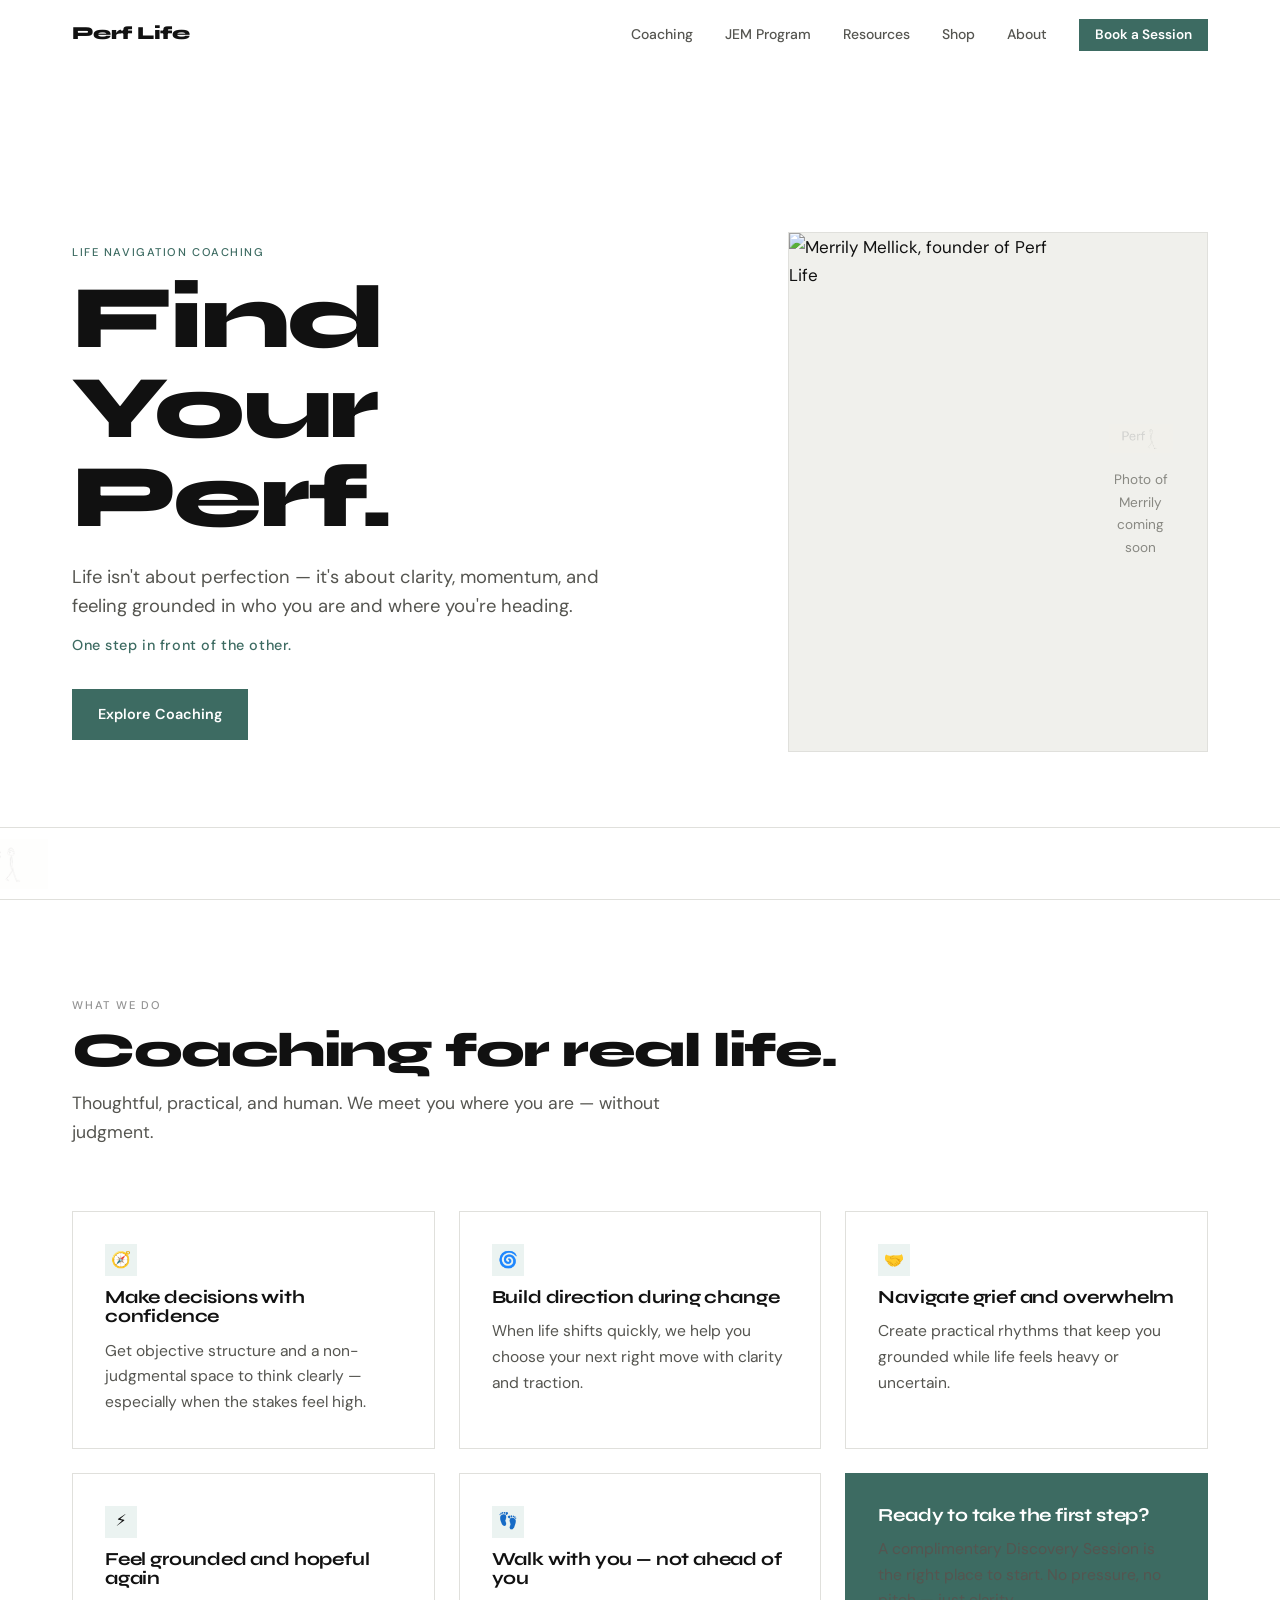
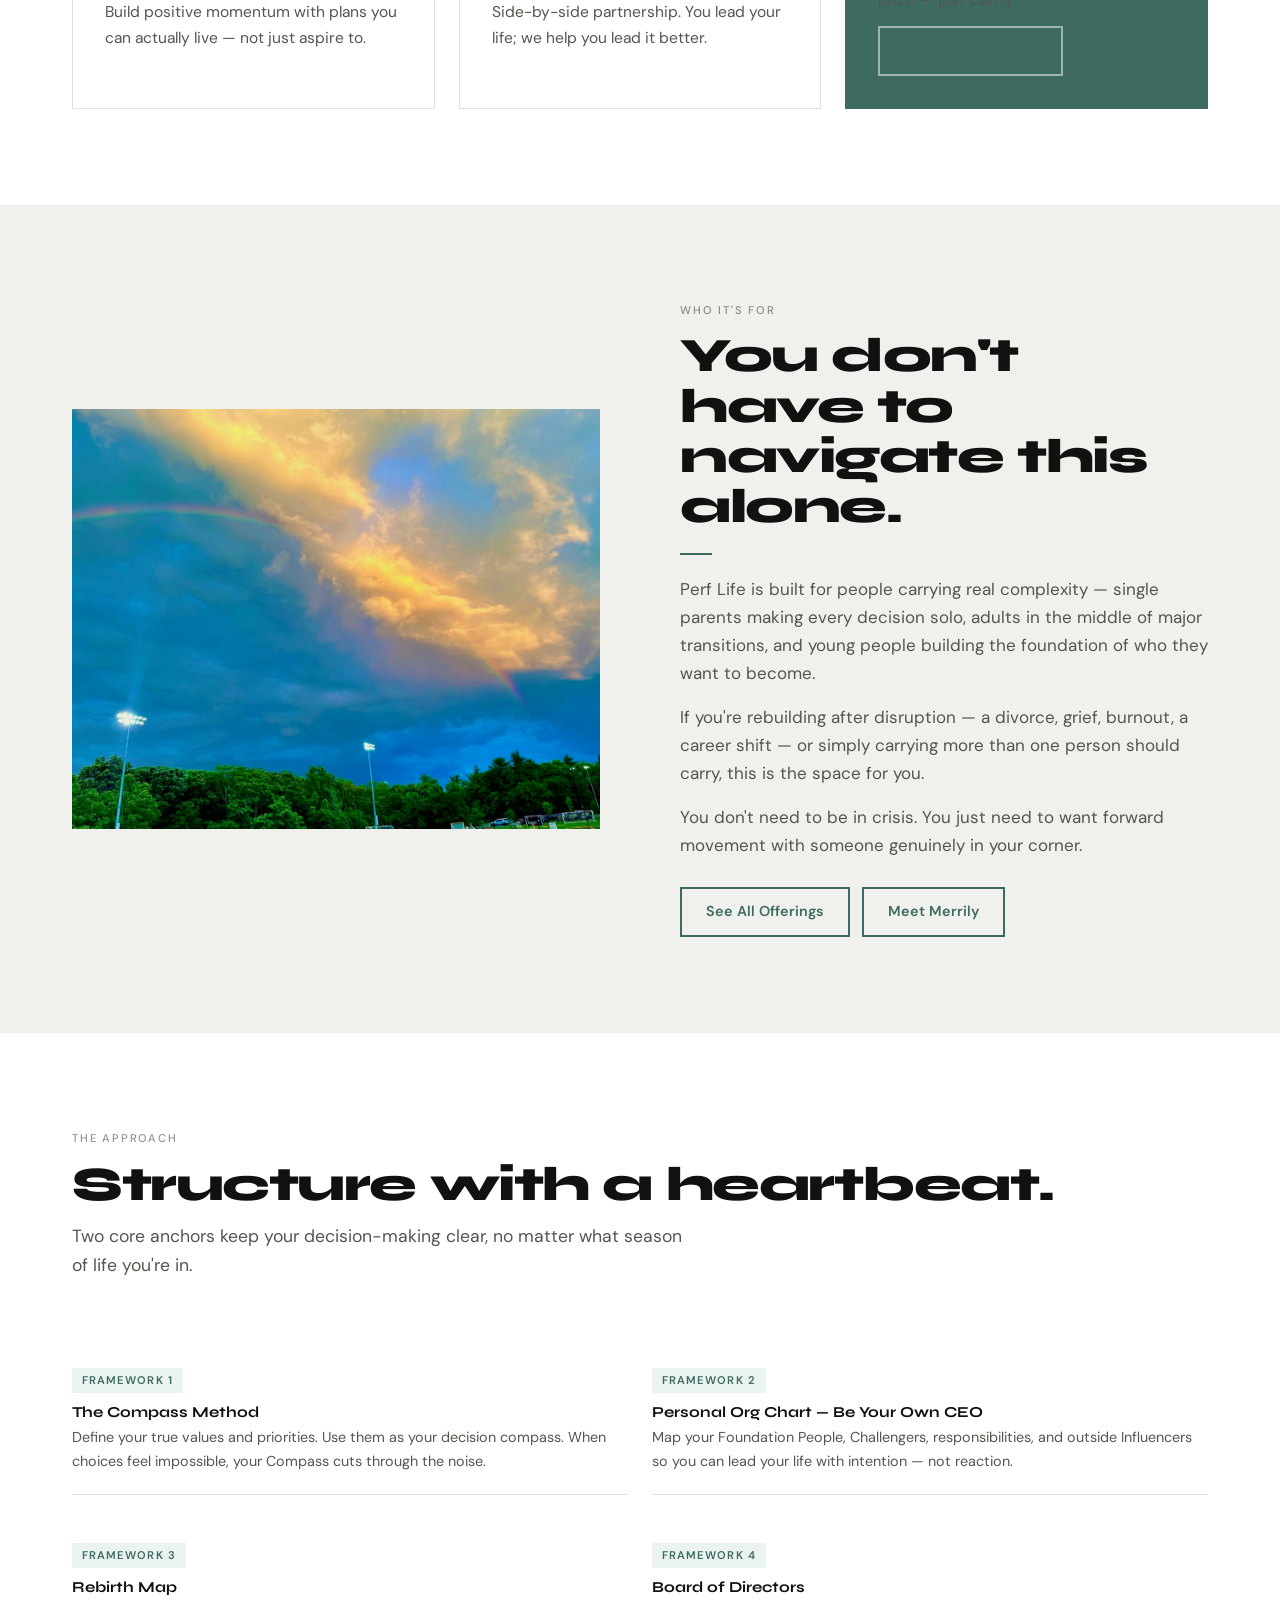
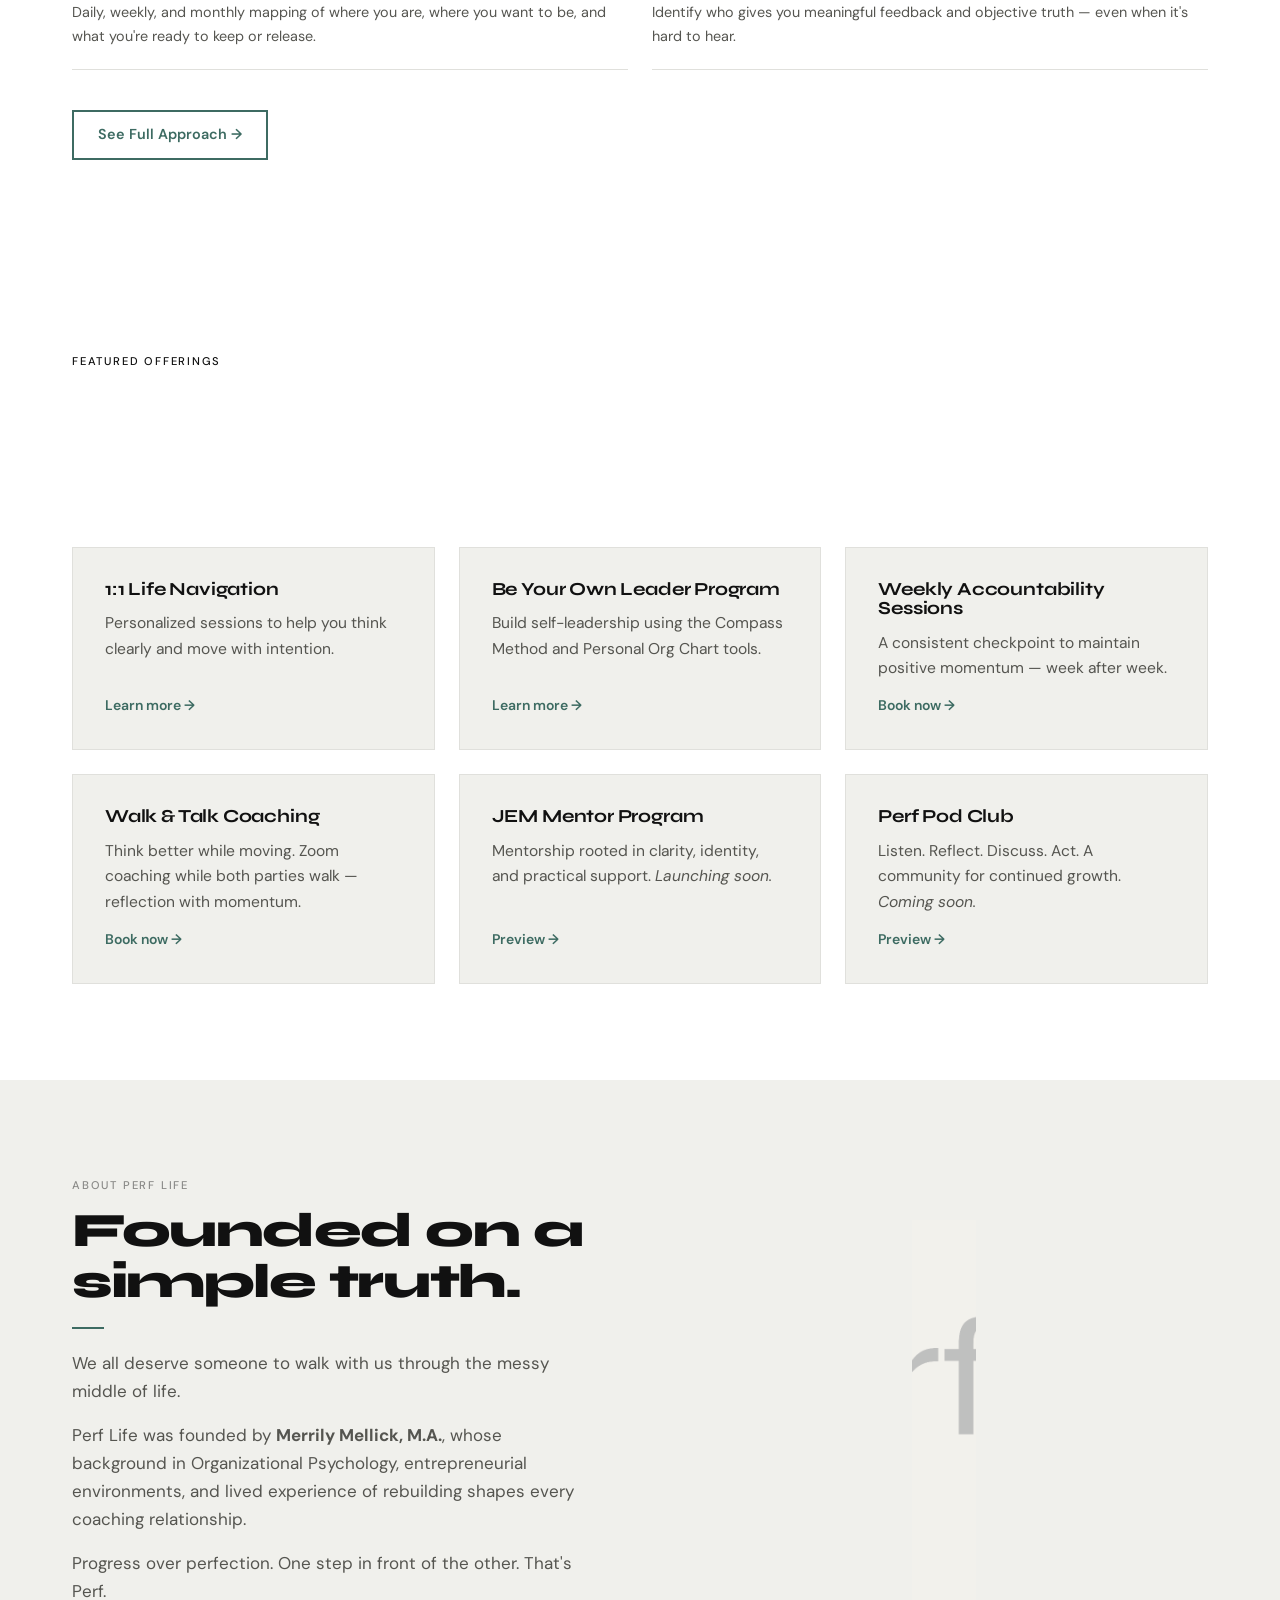
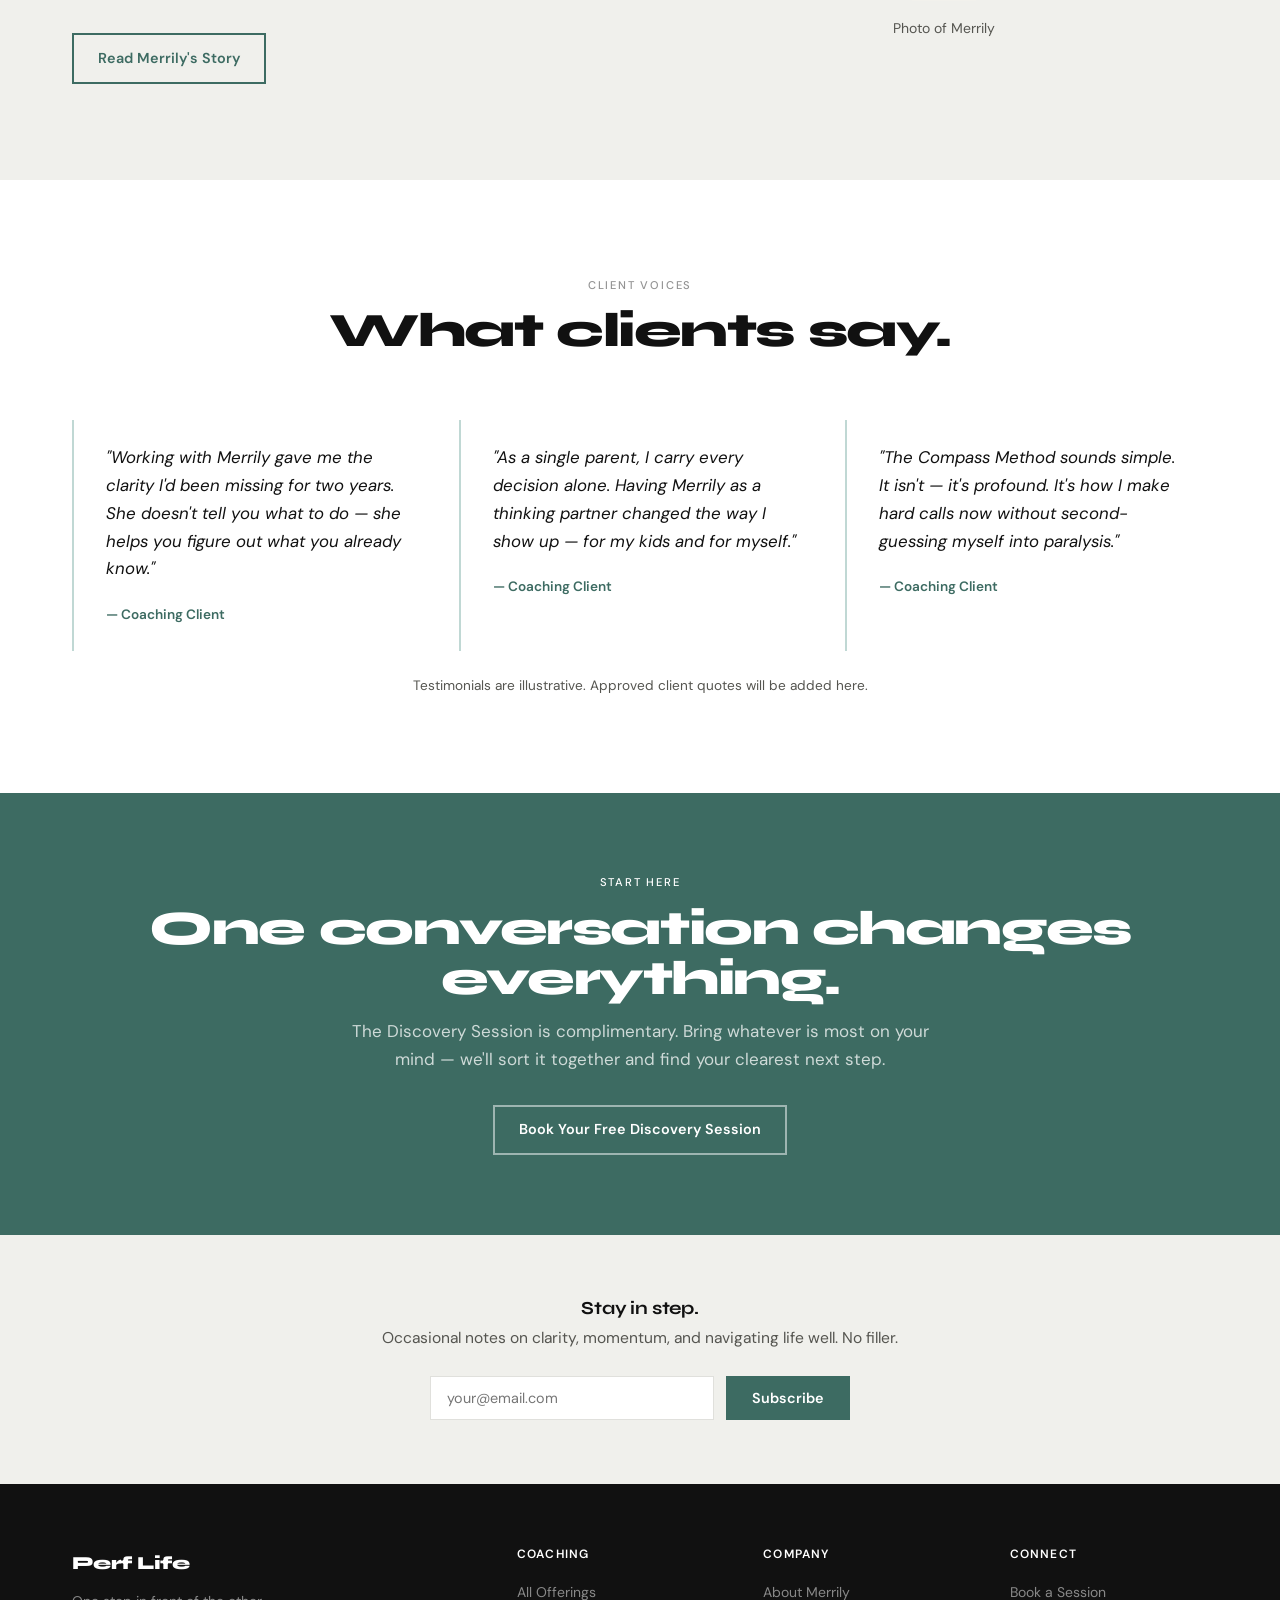
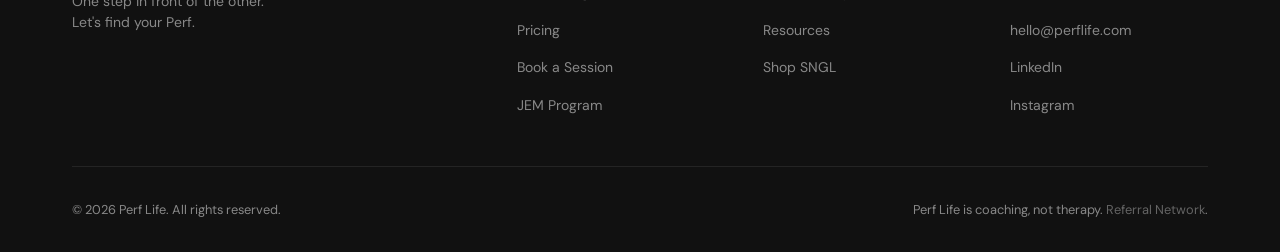
==== index.html @ c6f81f3a "Perf Life V3 — Editorial White (Syne + sage/teal)" ====
<!DOCTYPE html>
<html lang="en">
<head>
  <meta charset="UTF-8">
  <meta name="viewport" content="width=device-width, initial-scale=1.0">
  <title>Perf Life — Life Navigation Coaching</title>
  <meta name="description" content="Perf Life is a personal development coaching practice grounded in thoughtful partnership, self-awareness, and intentional forward movement. Founded by Merrily Mellick, M.A.">
  <link rel="preconnect" href="https://fonts.googleapis.com">
  <link rel="preconnect" href="https://fonts.gstatic.com" crossorigin>
  <link href="https://fonts.googleapis.com/css2?family=Syne:wght@700;800&family=DM+Sans:ital,opsz,wght@0,9..40,400;0,9..40,500;1,9..40,400&display=swap" rel="stylesheet">
  <link rel="stylesheet" href="css/style.css">
</head>
<body>

  <!-- NAV -->
  <nav class="nav" aria-label="Main navigation">
    <div class="nav__inner">
      <a class="nav__logo" href="index.html">
        <img class="nav__logo-mark" src="assets/perf-logo-walker.png" alt="">
        Perf Life
      </a>
      <ul class="nav__links" role="list">
        <li><a href="coaching.html">Coaching</a></li>
        <li><a href="jem-program.html">JEM Program</a></li>
        <li><a href="resources.html">Resources</a></li>
        <li><a href="shop.html">Shop</a></li>
        <li><a href="about.html">About</a></li>
        <li><a href="book.html" class="nav__cta">Book a Session</a></li>
      </ul>
      <button class="nav__burger" aria-label="Open menu" aria-expanded="false">
        <span></span><span></span><span></span>
      </button>
    </div>
  </nav>
  <div class="nav__drawer" aria-label="Mobile navigation">
    <a href="coaching.html">Coaching</a>
    <a href="jem-program.html">JEM Program</a>
    <a href="resources.html">Resources</a>
    <a href="shop.html">Shop</a>
    <a href="about.html">About</a>
    <a href="book.html">Book a Session →</a>
  </div>

  <!-- HERO -->
  <section class="hero">
    <div class="hero__bg" aria-hidden="true"></div>
    <div class="container">
      <div class="hero__inner">
        <div class="hero__content">
          <span class="eyebrow hero__eyebrow">Life Navigation Coaching</span>
          <h1 class="hero__title">Find Your<br>Perf.</h1>
          <p class="hero__lead">
            Life isn't about perfection — it's about clarity, momentum, and feeling grounded in who you are and where you're heading.
          </p>
          <span class="hero__tagline">One step in front of the other.</span>
          <div class="btn-row">
            <a href="coaching.html" class="btn btn--primary">Explore Coaching</a>
            <a href="book.html" class="btn btn--outline">Book a Free Discovery Session</a>
          </div>
        </div>
        <div class="hero__visual">
          <div class="hero__photo-wrap">
            <!-- Replace src below with Merrily's photo path when available -->
            <img src="assets/merrily.jpg" alt="Merrily Mellick, founder of Perf Life">
            <div class="hero__photo-placeholder">
              <img class="walker" src="assets/perf-logo-walker.png" alt="">
              <p>Photo of Merrily<br>coming soon</p>
            </div>
          </div>
        </div>
      </div>
    </div>
    <!-- Walking figure strip -->
    <div class="hero__walker-strip" aria-hidden="true">
      <img class="hero__walker" src="assets/perf-logo-walker.png" alt="">
    </div>
  </section>

  <!-- WHAT WE DO -->
  <section class="section">
    <div class="container">
      <div class="section-head reveal">
        <span class="eyebrow">What We Do</span>
        <h2>Coaching for real life.</h2>
        <p class="lead">Thoughtful, practical, and human. We meet you where you are — without judgment.</p>
      </div>
      <div class="grid grid--3">
        <div class="card reveal">
          <div class="card__icon">🧭</div>
          <h3>Make decisions with confidence</h3>
          <p>Get objective structure and a non-judgmental space to think clearly — especially when the stakes feel high.</p>
        </div>
        <div class="card reveal">
          <div class="card__icon">🌀</div>
          <h3>Build direction during change</h3>
          <p>When life shifts quickly, we help you choose your next right move with clarity and traction.</p>
        </div>
        <div class="card reveal">
          <div class="card__icon">🤝</div>
          <h3>Navigate grief and overwhelm</h3>
          <p>Create practical rhythms that keep you grounded while life feels heavy or uncertain.</p>
        </div>
        <div class="card reveal">
          <div class="card__icon">⚡</div>
          <h3>Feel grounded and hopeful again</h3>
          <p>Build positive momentum with plans you can actually live — not just aspire to.</p>
        </div>
        <div class="card reveal">
          <div class="card__icon">👣</div>
          <h3>Walk with you — not ahead of you</h3>
          <p>Side-by-side partnership. You lead your life; we help you lead it better.</p>
        </div>
        <div class="card card--blue reveal">
          <h3>Ready to take the first step?</h3>
          <p>A complimentary Discovery Session is the right place to start. No pressure, no pitch — just clarity.</p>
          <a href="book.html" class="btn btn--outline" style="margin-top:auto;align-self:flex-start;">Book Free Session →</a>
        </div>
      </div>
    </div>
  </section>

  <!-- WHO IT'S FOR -->
  <section class="section section--stone">
    <div class="container">
      <div class="media-text reveal">
        <div class="media-text__image">
          <img src="assets/hero-rainbow.jpg" alt="Rainbow through trees — a symbol of forward momentum">
        </div>
        <div class="media-text__content">
          <span class="eyebrow">Who It's For</span>
          <h2>You don't have to navigate this alone.</h2>
          <div class="divider"></div>
          <p>Perf Life is built for people carrying real complexity — single parents making every decision solo, adults in the middle of major transitions, and young people building the foundation of who they want to become.</p>
          <p>If you're rebuilding after disruption — a divorce, grief, burnout, a career shift — or simply carrying more than one person should carry, this is the space for you.</p>
          <p>You don't need to be in crisis. You just need to want forward movement with someone genuinely in your corner.</p>
          <div class="btn-row">
            <a href="coaching.html" class="btn btn--outline-dark">See All Offerings</a>
            <a href="about.html" class="btn btn--outline-dark">Meet Merrily</a>
          </div>
        </div>
      </div>
    </div>
  </section>

  <!-- APPROACH -->
  <section class="section">
    <div class="container">
      <div class="section-head reveal">
        <span class="eyebrow">The Approach</span>
        <h2>Structure with a heartbeat.</h2>
        <p class="lead">Two core anchors keep your decision-making clear, no matter what season of life you're in.</p>
      </div>
      <div class="grid grid--2">
        <div class="framework-item reveal">
          <span class="tag">Framework 1</span>
          <h4 style="margin-top:0.75rem;">The Compass Method</h4>
          <p>Define your true values and priorities. Use them as your decision compass. When choices feel impossible, your Compass cuts through the noise.</p>
        </div>
        <div class="framework-item reveal">
          <span class="tag">Framework 2</span>
          <h4 style="margin-top:0.75rem;">Personal Org Chart — Be Your Own CEO</h4>
          <p>Map your Foundation People, Challengers, responsibilities, and outside Influencers so you can lead your life with intention — not reaction.</p>
        </div>
        <div class="framework-item reveal">
          <span class="tag">Framework 3</span>
          <h4 style="margin-top:0.75rem;">Rebirth Map</h4>
          <p>Daily, weekly, and monthly mapping of where you are, where you want to be, and what you're ready to keep or release.</p>
        </div>
        <div class="framework-item reveal">
          <span class="tag">Framework 4</span>
          <h4 style="margin-top:0.75rem;">Board of Directors</h4>
          <p>Identify who gives you meaningful feedback and objective truth — even when it's hard to hear.</p>
        </div>
      </div>
      <div style="margin-top:2.5rem;" class="reveal">
        <a href="about.html" class="btn btn--outline-dark">See Full Approach →</a>
      </div>
    </div>
  </section>

  <!-- OFFERINGS -->
  <section class="section section--blue">
    <div class="container">
      <div class="section-head reveal">
        <span class="eyebrow" style="color:var(--blue-pale);opacity:1;">Featured Offerings</span>
        <h2 style="color:var(--white);">Choose the support style<br>that fits your season.</h2>
      </div>
      <div class="grid grid--3">
        <div class="card card--stone reveal">
          <h3>1:1 Life Navigation</h3>
          <p>Personalized sessions to help you think clearly and move with intention.</p>
          <a href="coaching.html">Learn more →</a>
        </div>
        <div class="card card--stone reveal">
          <h3>Be Your Own Leader Program</h3>
          <p>Build self-leadership using the Compass Method and Personal Org Chart tools.</p>
          <a href="coaching.html">Learn more →</a>
        </div>
        <div class="card card--stone reveal">
          <h3>Weekly Accountability Sessions</h3>
          <p>A consistent checkpoint to maintain positive momentum — week after week.</p>
          <a href="book.html">Book now →</a>
        </div>
        <div class="card card--stone reveal">
          <h3>Walk &amp; Talk Coaching</h3>
          <p>Think better while moving. Zoom coaching while both parties walk — reflection with momentum.</p>
          <a href="book.html">Book now →</a>
        </div>
        <div class="card card--stone reveal">
          <h3>JEM Mentor Program</h3>
          <p>Mentorship rooted in clarity, identity, and practical support. <em>Launching soon.</em></p>
          <a href="jem-program.html">Preview →</a>
        </div>
        <div class="card card--stone reveal">
          <h3>Perf Pod Club</h3>
          <p>Listen. Reflect. Discuss. Act. A community for continued growth. <em>Coming soon.</em></p>
          <a href="resources.html">Preview →</a>
        </div>
      </div>
    </div>
  </section>

  <!-- ABOUT BLURB -->
  <section class="section section--stone">
    <div class="container">
      <div class="media-text media-text--flip reveal">
        <div class="media-text__image">
          <!-- Replace with Merrily's photo -->
          <div class="media-text__image--placeholder">
            <img src="assets/perf-logo-walker.png" style="width:64px;opacity:0.25;" alt="">
            <span>Photo of Merrily</span>
          </div>
        </div>
        <div class="media-text__content">
          <span class="eyebrow">About Perf Life</span>
          <h2>Founded on a simple truth.</h2>
          <div class="divider"></div>
          <p>We all deserve someone to walk with us through the messy middle of life.</p>
          <p>Perf Life was founded by <strong>Merrily Mellick, M.A.</strong>, whose background in Organizational Psychology, entrepreneurial environments, and lived experience of rebuilding shapes every coaching relationship.</p>
          <p>Progress over perfection. One step in front of the other. That's Perf.</p>
          <div class="btn-row">
            <a href="about.html" class="btn btn--outline-dark">Read Merrily's Story</a>
          </div>
        </div>
      </div>
    </div>
  </section>

  <!-- TESTIMONIALS -->
  <section class="section">
    <div class="container">
      <div class="section-head section-head--center reveal">
        <span class="eyebrow">Client Voices</span>
        <h2>What clients say.</h2>
      </div>
      <div class="grid grid--3">
        <div class="testimonial reveal">
          <blockquote>"Working with Merrily gave me the clarity I'd been missing for two years. She doesn't tell you what to do — she helps you figure out what you already know."</blockquote>
          <cite>— Coaching Client</cite>
        </div>
        <div class="testimonial reveal">
          <blockquote>"As a single parent, I carry every decision alone. Having Merrily as a thinking partner changed the way I show up — for my kids and for myself."</blockquote>
          <cite>— Coaching Client</cite>
        </div>
        <div class="testimonial reveal">
          <blockquote>"The Compass Method sounds simple. It isn't — it's profound. It's how I make hard calls now without second-guessing myself into paralysis."</blockquote>
          <cite>— Coaching Client</cite>
        </div>
      </div>
      <p style="text-align:center;margin-top:1.5rem;font-size:0.85rem;color:var(--ink-2);" class="reveal">Testimonials are illustrative. Approved client quotes will be added here.</p>
    </div>
  </section>

  <!-- CTA -->
  <section class="cta-strip">
    <div class="container">
      <div class="reveal">
        <span class="eyebrow" style="color:var(--blue-pale);opacity:1;">Start Here</span>
        <h2>One conversation changes everything.</h2>
        <p>The Discovery Session is complimentary. Bring whatever is most on your mind — we'll sort it together and find your clearest next step.</p>
        <a href="book.html" class="btn btn--outline">Book Your Free Discovery Session</a>
      </div>
    </div>
  </section>

  <!-- NEWSLETTER -->
  <section class="newsletter">
    <div class="container">
      <h3 class="reveal">Stay in step.</h3>
      <p class="reveal">Occasional notes on clarity, momentum, and navigating life well. No filler.</p>
      <form class="newsletter__form reveal" novalidate>
        <input type="email" placeholder="your@email.com" aria-label="Email address">
        <button type="submit" class="btn btn--primary">Subscribe</button>
      </form>
    </div>
  </section>

  <!-- FOOTER -->
  <footer class="footer">
    <div class="container">
      <div class="footer__grid">
        <div>
          <div class="footer__brand">Perf Life</div>
          <p class="footer__tagline">One step in front of the other.<br>Let's find your Perf.</p>
        </div>
        <div class="footer__col">
          <h4>Coaching</h4>
          <ul>
            <li><a href="coaching.html">All Offerings</a></li>
            <li><a href="coaching.html#pricing">Pricing</a></li>
            <li><a href="book.html">Book a Session</a></li>
            <li><a href="jem-program.html">JEM Program</a></li>
          </ul>
        </div>
        <div class="footer__col">
          <h4>Company</h4>
          <ul>
            <li><a href="about.html">About Merrily</a></li>
            <li><a href="resources.html">Resources</a></li>
            <li><a href="shop.html">Shop SNGL</a></li>
          </ul>
        </div>
        <div class="footer__col">
          <h4>Connect</h4>
          <ul>
            <li><a href="book.html">Book a Session</a></li>
            <li><a href="mailto:hello@perflife.com">hello@perflife.com</a></li>
            <li><a href="#">LinkedIn</a></li>
            <li><a href="#">Instagram</a></li>
          </ul>
        </div>
      </div>
      <div class="footer__bottom">
        <span>© 2026 Perf Life. All rights reserved.</span>
        <span>Perf Life is coaching, not therapy. <a href="#">Referral Network</a>.</span>
      </div>
    </div>
  </footer>

  <script src="js/main.js"></script>
</body>
</html>
---- css/style.css ----
/* =============================================
   PERF LIFE V3 — "Editorial White"
   Palette: white + near-black + sage/teal accent
   Type: Syne (display) + DM Sans (body)
   Signature: white hero, massive black type,
   walking figure as large background element
   ============================================= */

:root {
  --white:      #FFFFFF;
  --off-white:  #F8F8F6;
  --stone:      #F0F0EC;
  --ink:        #111111;
  --ink-2:      #555550;
  --ink-3:      #888882;
  --sage:       #3D6B62;
  --sage-mid:   #548A80;
  --sage-pale:  #C0D8D4;
  --sage-xpale: #EBF3F1;
  --rule:       #E0E0DC;
  --radius:     0px;
  --max:        1200px;
  --nav-h:      68px;
}

*, *::before, *::after { box-sizing: border-box; margin: 0; padding: 0; }
html { scroll-behavior: smooth; -webkit-text-size-adjust: 100%; }
body { font-family: 'DM Sans', system-ui, sans-serif; font-size: 1.0625rem; line-height: 1.65; color: var(--ink); background: var(--white); }
img { display: block; max-width: 100%; height: auto; }
a { color: inherit; text-decoration: none; }
ul { list-style: none; }
button { cursor: pointer; font-family: inherit; }

/* Typography — Syne is geometric, confident, slightly unusual */
h1, h2, h3, h4 { font-family: 'Syne', system-ui, sans-serif; font-weight: 800; line-height: 1.05; letter-spacing: -0.03em; }
h1 { font-size: clamp(3rem, 7vw, 6rem); }
h2 { font-size: clamp(2rem, 4vw, 3rem); }
h3 { font-size: 1.15rem; font-weight: 700; letter-spacing: -0.01em; }
h4 { font-size: 0.95rem; font-weight: 700; letter-spacing: 0; }

.eyebrow { font-family: 'DM Sans', sans-serif; font-size: 0.7rem; font-weight: 500; letter-spacing: 0.16em; text-transform: uppercase; opacity: 0.45; display: block; margin-bottom: 0.75rem; }
.lead { font-size: 1.1rem; line-height: 1.65; color: var(--ink-2); }

.container { max-width: var(--max); margin: 0 auto; padding: 0 2rem; }
.section { padding: 6rem 0; }
.section--stone { background: var(--stone); }
.section--sage  { background: var(--sage); color: var(--white); }
.section--xpale { background: var(--sage-xpale); }

.section-head { margin-bottom: 4rem; }
.section-head h2 { margin-bottom: 0.75rem; }
.section-head .lead { max-width: 52ch; }
.section-head--center { text-align: center; }
.section-head--center .lead { margin: 0 auto; }

/* Nav — transparent over white hero, solidifies immediately */
.nav { position: fixed; top: 0; left: 0; right: 0; height: var(--nav-h); z-index: 100; transition: background 0.2s, border-color 0.2s; border-bottom: 1px solid transparent; }
.nav.scrolled { background: var(--white); border-color: var(--rule); }
.nav__inner { max-width: var(--max); margin: 0 auto; padding: 0 2rem; height: 100%; display: flex; align-items: center; justify-content: space-between; }
.nav__logo { font-family: 'Syne', sans-serif; font-weight: 800; font-size: 1.15rem; letter-spacing: -0.03em; color: var(--ink); transition: color 0.2s; display: flex; align-items: center; gap: 0.5rem; }
.nav__logo-mark { display: none; }
.nav__links { display: flex; align-items: center; gap: 2rem; }
.nav__links a { font-size: 0.875rem; font-weight: 500; color: var(--ink-2); transition: color 0.2s; }
.nav__links a:hover { color: var(--ink); }
.nav__cta { color: var(--white) !important; background: var(--sage); padding: 0.45rem 1rem; font-weight: 600 !important; font-size: 0.85rem !important; transition: background 0.2s !important; }
.nav__cta:hover { background: var(--sage-mid) !important; }
.nav__burger { display: none; flex-direction: column; gap: 5px; background: none; border: none; padding: 4px; }
.nav__burger span { display: block; width: 22px; height: 2px; background: var(--ink); border-radius: 0; }
.nav__drawer { display: none; position: fixed; top: var(--nav-h); left: 0; right: 0; background: var(--white); border-bottom: 1px solid var(--rule); padding: 1.5rem 2rem; z-index: 99; flex-direction: column; gap: 1.25rem; }
.nav__drawer.open { display: flex; }
.nav__drawer a { font-size: 1rem; font-weight: 500; color: var(--ink-2); }
.nav__drawer a:hover { color: var(--ink); }

/* Buttons */
.btn { display: inline-flex; align-items: center; gap: 0.4rem; font-family: 'DM Sans', sans-serif; font-size: 0.9rem; font-weight: 600; padding: 0.7rem 1.5rem; border-radius: var(--radius); border: 2px solid transparent; transition: background 0.2s, color 0.2s, border-color 0.2s; white-space: nowrap; }
.btn--primary { background: var(--sage); color: var(--white); border-color: var(--sage); }
.btn--primary:hover { background: var(--sage-mid); border-color: var(--sage-mid); }
.btn--outline { background: transparent; color: var(--white); border-color: rgba(255,255,255,0.5); }
.btn--outline:hover { border-color: var(--white); background: rgba(255,255,255,0.1); }
.btn--outline-dark { background: transparent; color: var(--sage); border-color: var(--sage); }
.btn--outline-dark:hover { background: var(--sage); color: var(--white); }
.btn-row { display: flex; flex-wrap: wrap; gap: 0.75rem; margin-top: 2rem; }

/* ── HERO — the key difference: white background, full-bleed type ── */
.hero {
  min-height: 100svh;
  background: var(--white);
  color: var(--ink);
  display: flex;
  flex-direction: column;
  justify-content: center;
  position: relative;
  overflow: hidden;
  padding-top: var(--nav-h);
  border-bottom: 1px solid var(--rule);
}
.hero__bg { display: none; } /* No bg image on white hero */
.hero__inner {
  position: relative; z-index: 1;
  display: grid; grid-template-columns: 1fr 1fr;
  gap: 4rem; align-items: center; padding: 5rem 0 4rem;
}
.hero__content { max-width: 56ch; }
.hero__eyebrow { color: var(--sage); opacity: 1; letter-spacing: 0.14em; }
.hero__title { color: var(--ink); margin-bottom: 1.25rem; line-height: 1.0; }
.hero__lead { font-size: 1.15rem; line-height: 1.6; color: var(--ink-2); }
.hero__tagline { display: block; margin-top: 0.75rem; font-size: 0.9rem; font-weight: 500; color: var(--sage); letter-spacing: 0.04em; }
.hero__visual { display: flex; justify-content: flex-end; align-items: center; }
.hero__photo-wrap { width: 420px; height: 520px; overflow: hidden; background: var(--stone); border: 1px solid var(--rule); display: flex; align-items: center; justify-content: center; flex-shrink: 0; }
.hero__photo-wrap img { width: 100%; height: 100%; object-fit: cover; }
.hero__photo-placeholder { text-align: center; color: var(--ink-3); font-size: 0.85rem; padding: 2rem; }
.hero__photo-placeholder .walker { width: 64px; margin: 0 auto 1rem; opacity: 0.15; }

/* Walker strip — on white background, the figure is dark */
.hero__walker-strip { position: absolute; bottom: 0; left: 0; right: 0; height: 72px; overflow: hidden; z-index: 2; border-top: 1px solid var(--rule); }
.hero__walker { position: absolute; bottom: 10px; left: -60px; height: 50px; opacity: 0.12; animation: walk-across 9s ease-in-out infinite; animation-delay: 1.5s; }
@keyframes walk-across { 0% { left: -60px; opacity: 0; } 8% { opacity: 0.12; } 90% { opacity: 0.12; } 100% { left: calc(100% + 60px); opacity: 0; } }

/* Page heroes — sage background for interior pages */
.hero--page { min-height: 40vh; padding-bottom: 3rem; background: var(--sage); color: var(--white); border-bottom: none; }
.hero--page .hero__bg { display: none; }
.hero--page .hero__inner { padding: 3rem 0 2rem; grid-template-columns: 1fr; max-width: 680px; }
.hero--page .hero__title { color: var(--white); }
.hero--page .hero__eyebrow { color: rgba(255,255,255,0.6); opacity: 1; }
.hero--page .hero__lead { color: rgba(255,255,255,0.8); }
.hero--page .hero__walker-strip { border-top-color: rgba(255,255,255,0.15); }
.hero--page .hero__walker { opacity: 0.18; filter: brightness(0) invert(1); }

/* Cards — no border-radius, clean rules only */
.grid { display: grid; gap: 1.5rem; }
.grid--2 { grid-template-columns: repeat(2, 1fr); }
.grid--3 { grid-template-columns: repeat(3, 1fr); }
.grid--4 { grid-template-columns: repeat(4, 1fr); }

.card { background: var(--white); border: 1px solid var(--rule); padding: 2rem; display: flex; flex-direction: column; gap: 0.75rem; transition: border-color 0.2s, transform 0.2s; }
.card:hover { border-color: var(--sage-pale); transform: translateY(-2px); box-shadow: 0 4px 16px rgba(61,107,98,0.07); }
.card--blue { background: var(--sage); color: var(--white); border-color: var(--sage); }
.card--blue h3 { color: var(--white); }
.card--blue p { color: rgba(255,255,255,0.75); }
.card--stone { background: var(--stone); border-color: var(--rule); }
.card__icon { width: 32px; height: 32px; background: var(--sage-xpale); display: flex; align-items: center; justify-content: center; font-size: 1rem; flex-shrink: 0; }
.card p { color: var(--ink-2); font-size: 0.975rem; }
.card a { margin-top: auto; font-size: 0.875rem; font-weight: 600; color: var(--sage); display: inline-flex; align-items: center; gap: 0.3rem; }
.card a:hover { color: var(--sage-mid); }

/* Testimonials — clean rule, no rounded corners */
.testimonial { border-left: 2px solid var(--sage-pale); padding: 1.5rem 1.5rem 1.5rem 2rem; background: var(--white); }
.section--stone .testimonial { background: var(--off-white); }
.testimonial blockquote { font-size: 1.05rem; line-height: 1.65; color: var(--ink); font-style: italic; margin-bottom: 1rem; }
.testimonial cite { font-size: 0.85rem; font-weight: 600; color: var(--sage); font-style: normal; }

/* FAQ */
.faq { display: flex; flex-direction: column; }
.faq__item { border-bottom: 1px solid var(--rule); }
.faq__q { width: 100%; text-align: left; background: none; border: none; padding: 1.25rem 0; font-family: 'Syne', sans-serif; font-size: 0.95rem; font-weight: 700; color: var(--ink); display: flex; justify-content: space-between; align-items: center; gap: 1rem; letter-spacing: -0.01em; }
.faq__q:hover { color: var(--sage); }
.faq__icon { width: 20px; height: 20px; flex-shrink: 0; position: relative; }
.faq__icon::before, .faq__icon::after { content: ''; position: absolute; background: currentColor; }
.faq__icon::before { width: 100%; height: 1.5px; top: 9px; left: 0; }
.faq__icon::after { width: 1.5px; height: 100%; top: 0; left: 9px; transition: transform 0.25s; }
.faq__item.open .faq__icon::after { transform: scaleY(0); }
.faq__a { max-height: 0; overflow: hidden; transition: max-height 0.3s ease, padding 0.3s; font-size: 0.975rem; color: var(--ink-2); line-height: 1.65; }
.faq__item.open .faq__a { max-height: 400px; padding-bottom: 1.25rem; }

/* CTA strip */
.cta-strip { padding: 5rem 0; text-align: center; background: var(--sage); color: var(--white); }
.cta-strip h2 { color: var(--white); margin-bottom: 0.75rem; }
.cta-strip p { color: rgba(255,255,255,0.75); max-width: 50ch; margin: 0 auto 2rem; }

/* Pricing */
.pricing-card { border: 1px solid var(--rule); padding: 2.5rem; background: var(--white); display: flex; flex-direction: column; gap: 1.25rem; }
.pricing-card--featured { border: 2px solid var(--sage); position: relative; }
.pricing-card--featured::before { content: 'Most Popular'; position: absolute; top: -1px; right: 1.5rem; background: var(--sage); color: var(--white); font-size: 0.7rem; font-weight: 700; letter-spacing: 0.08em; text-transform: uppercase; padding: 0.25rem 0.75rem; }
.pricing__price { font-family: 'Syne', sans-serif; font-size: 2.75rem; font-weight: 800; color: var(--sage); line-height: 1; }
.pricing__price span { font-family: 'DM Sans', sans-serif; font-size: 1rem; font-weight: 400; color: var(--ink-2); }
.pricing__features { display: flex; flex-direction: column; gap: 0.6rem; }
.pricing__features li { font-size: 0.925rem; color: var(--ink-2); display: flex; align-items: flex-start; gap: 0.6rem; }
.pricing__features li::before { content: '✓'; color: var(--sage-mid); font-weight: 700; flex-shrink: 0; }

/* Shop */
.product-card { background: var(--white); border: 1px solid var(--rule); overflow: hidden; transition: border-color 0.2s, transform 0.2s; }
.product-card:hover { border-color: var(--sage-pale); transform: translateY(-2px); }
.product-card__image { width: 100%; height: 260px; object-fit: cover; background: var(--stone); }
.product-card__image--placeholder { width: 100%; height: 260px; background: var(--stone); display: flex; align-items: center; justify-content: center; color: var(--ink-2); font-size: 0.85rem; }
.product-card__body { padding: 1.25rem; }
.product-card__name { font-family: 'Syne', sans-serif; font-weight: 700; font-size: 1rem; margin-bottom: 0.35rem; letter-spacing: -0.01em; }
.product-card__price { color: var(--sage); font-weight: 600; font-size: 0.95rem; margin-bottom: 0.75rem; }
.product-card__desc { font-size: 0.875rem; color: var(--ink-2); margin-bottom: 1rem; }

/* Misc */
.coming-soon-banner { background: var(--sage-xpale); border: 1px solid var(--sage-pale); padding: 2rem; text-align: center; margin-bottom: 2rem; }
.coming-soon-banner p { color: var(--ink-2); font-size: 0.925rem; }
.newsletter { padding: 4rem 0; background: var(--stone); text-align: center; }
.newsletter h3 { margin-bottom: 0.5rem; }
.newsletter p { color: var(--ink-2); margin-bottom: 1.5rem; font-size: 0.975rem; }
.newsletter__form { display: flex; gap: 0.75rem; max-width: 420px; margin: 0 auto; flex-wrap: wrap; justify-content: center; }
.newsletter__form input { flex: 1; min-width: 200px; padding: 0.7rem 1rem; border: 1px solid var(--rule); font-family: 'DM Sans', sans-serif; font-size: 0.9rem; background: var(--white); color: var(--ink); outline: none; transition: border-color 0.2s; }
.newsletter__form input:focus { border-color: var(--sage-mid); }
.footer { background: var(--ink); color: rgba(255,255,255,0.5); padding: 4rem 0 2rem; }
.footer__grid { display: grid; grid-template-columns: 2fr 1fr 1fr 1fr; gap: 3rem; padding-bottom: 3rem; border-bottom: 1px solid rgba(255,255,255,0.08); margin-bottom: 2rem; }
.footer__brand { font-family: 'Syne', sans-serif; font-size: 1.15rem; font-weight: 800; color: var(--white); letter-spacing: -0.03em; margin-bottom: 0.75rem; }
.footer__tagline { font-size: 0.875rem; line-height: 1.55; max-width: 28ch; }
.footer__col h4 { font-family: 'DM Sans', sans-serif; font-size: 0.75rem; font-weight: 600; letter-spacing: 0.1em; text-transform: uppercase; color: var(--white); margin-bottom: 1rem; }
.footer__col ul { display: flex; flex-direction: column; gap: 0.6rem; }
.footer__col a { font-size: 0.875rem; transition: color 0.2s; }
.footer__col a:hover { color: var(--white); }
.footer__bottom { display: flex; justify-content: space-between; align-items: center; font-size: 0.8rem; flex-wrap: wrap; gap: 0.75rem; }
.footer__bottom a { color: rgba(255,255,255,0.35); }
.footer__bottom a:hover { color: rgba(255,255,255,0.65); }
.framework-list { display: flex; flex-direction: column; gap: 0; border-top: 1px solid var(--rule); }
.framework-item { padding: 1.25rem 0; border-bottom: 1px solid var(--rule); background: transparent; border-left: none; }
.framework-item:hover { background: var(--sage-xpale); padding-left: 1rem; transition: padding 0.2s, background 0.2s; }
.section--stone .framework-item { background: transparent; }
.section--stone .framework-item:hover { background: var(--white); }
.framework-item h4 { font-family: 'Syne', sans-serif; margin-bottom: 0.35rem; }
.framework-item p { font-size: 0.9rem; color: var(--ink-2); }
.tag { display: inline-block; font-size: 0.7rem; font-weight: 600; letter-spacing: 0.1em; text-transform: uppercase; padding: 0.2rem 0.6rem; background: var(--sage-xpale); color: var(--sage); }
.divider { width: 32px; height: 2px; background: var(--sage); margin: 1.25rem 0; }
.reveal { opacity: 0; transform: translateY(16px); transition: opacity 0.5s ease, transform 0.5s ease; }
.reveal.visible { opacity: 1; transform: none; }
.cal-wrap { background: var(--white); border: 1px solid var(--rule); overflow: hidden; min-height: 600px; }
.sngl-wordmark { font-family: 'Syne', sans-serif; font-size: clamp(3rem, 10vw, 7rem); font-weight: 800; letter-spacing: -0.04em; line-height: 0.9; color: var(--white); }
.sngl-sub { font-family: 'DM Sans', sans-serif; font-size: 0.95rem; color: rgba(255,255,255,0.7); margin-top: 0.75rem; letter-spacing: 0.06em; }
.filter-bar { display: flex; gap: 0.5rem; flex-wrap: wrap; margin-bottom: 2.5rem; }
.filter-btn { font-family: 'DM Sans', sans-serif; font-size: 0.8rem; font-weight: 600; padding: 0.35rem 0.9rem; border: 1px solid var(--rule); background: var(--white); color: var(--ink-2); transition: background 0.2s, color 0.2s, border-color 0.2s; }
.filter-btn.active, .filter-btn:hover { background: var(--sage); color: var(--white); border-color: var(--sage); }
.jem-hero { background: #1F3530; }
.jem-quote { background: var(--sage-xpale); border-left: 2px solid var(--sage); padding: 2rem 2.5rem; font-size: 1.15rem; font-style: italic; line-height: 1.65; color: var(--ink); margin: 2.5rem 0; }
.jem-quote cite { display: block; margin-top: 1rem; font-style: normal; font-size: 0.875rem; font-weight: 600; color: var(--sage); font-family: 'DM Sans', sans-serif; }
.media-text { display: grid; grid-template-columns: 1fr 1fr; gap: 5rem; align-items: center; }
.media-text--flip { direction: rtl; }
.media-text--flip > * { direction: ltr; }
.media-text__image { overflow: hidden; }
.media-text__image img { width: 100%; height: 420px; object-fit: cover; }
.media-text__image--placeholder { width: 100%; height: 420px; background: var(--stone); display: flex; align-items: center; justify-content: center; color: var(--ink-2); font-size: 0.875rem; flex-direction: column; gap: 1rem; }
.media-text__content h2 { margin-bottom: 1rem; }
.media-text__content p { color: var(--ink-2); margin-bottom: 1rem; }
.media-text__content .btn-row { margin-top: 1.75rem; }

@media (max-width: 900px) {
  .hero__inner { grid-template-columns: 1fr; gap: 2rem; }
  .hero__visual { display: none; }
  .media-text { grid-template-columns: 1fr; gap: 2.5rem; }
  .media-text--flip { direction: ltr; }
  .footer__grid { grid-template-columns: 1fr 1fr; gap: 2rem; }
  .grid--3 { grid-template-columns: 1fr 1fr; }
  .grid--4 { grid-template-columns: 1fr 1fr; }
}
@media (max-width: 640px) {
  :root { --nav-h: 60px; }
  .nav__links { display: none; }
  .nav__burger { display: flex; }
  .section { padding: 3.5rem 0; }
  .container { padding: 0 1.25rem; }
  .grid--2, .grid--3, .grid--4 { grid-template-columns: 1fr; }
  h1 { font-size: 2.6rem; }
  h2 { font-size: 1.8rem; }
  .footer__grid { grid-template-columns: 1fr; gap: 2rem; }
}
@media (prefers-reduced-motion: reduce) {
  .hero__walker { animation: none; }
  .reveal { opacity: 1; transform: none; transition: none; }
  * { transition-duration: 0.01ms !important; animation-duration: 0.01ms !important; }
}
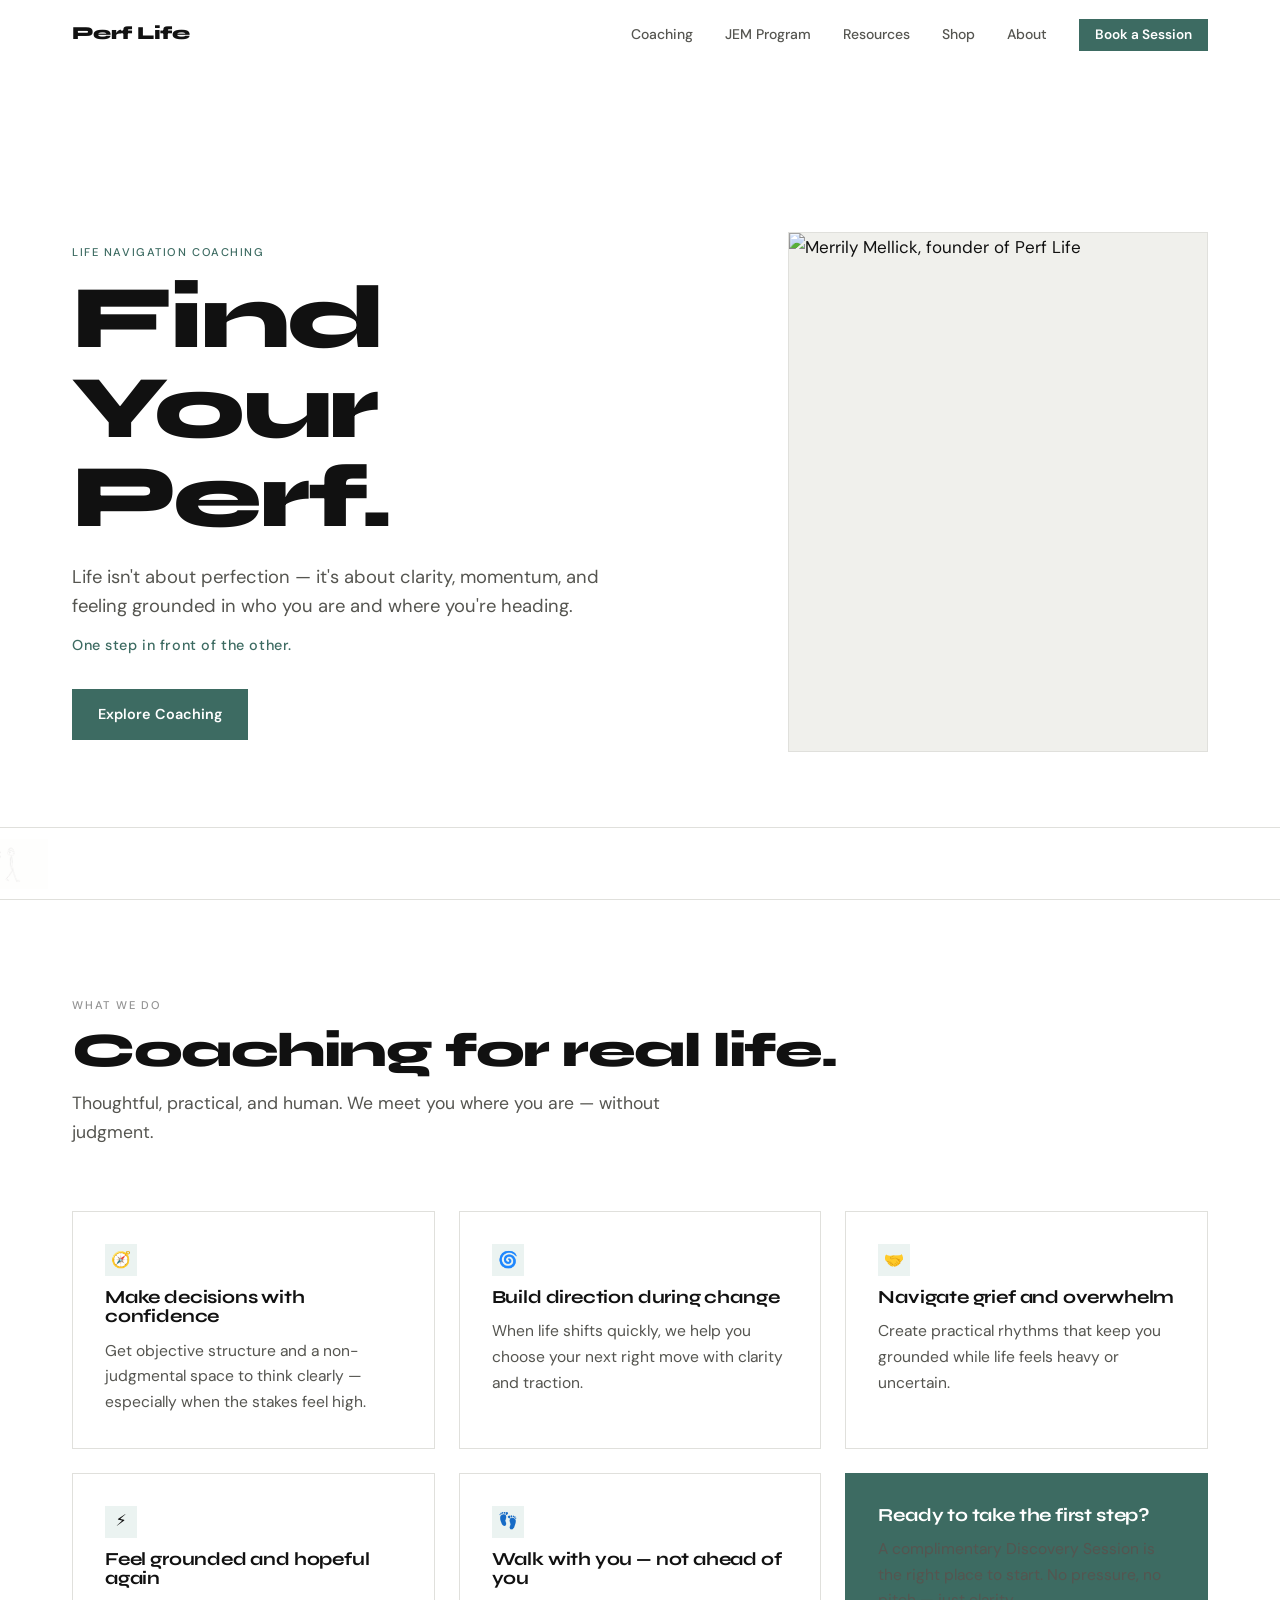
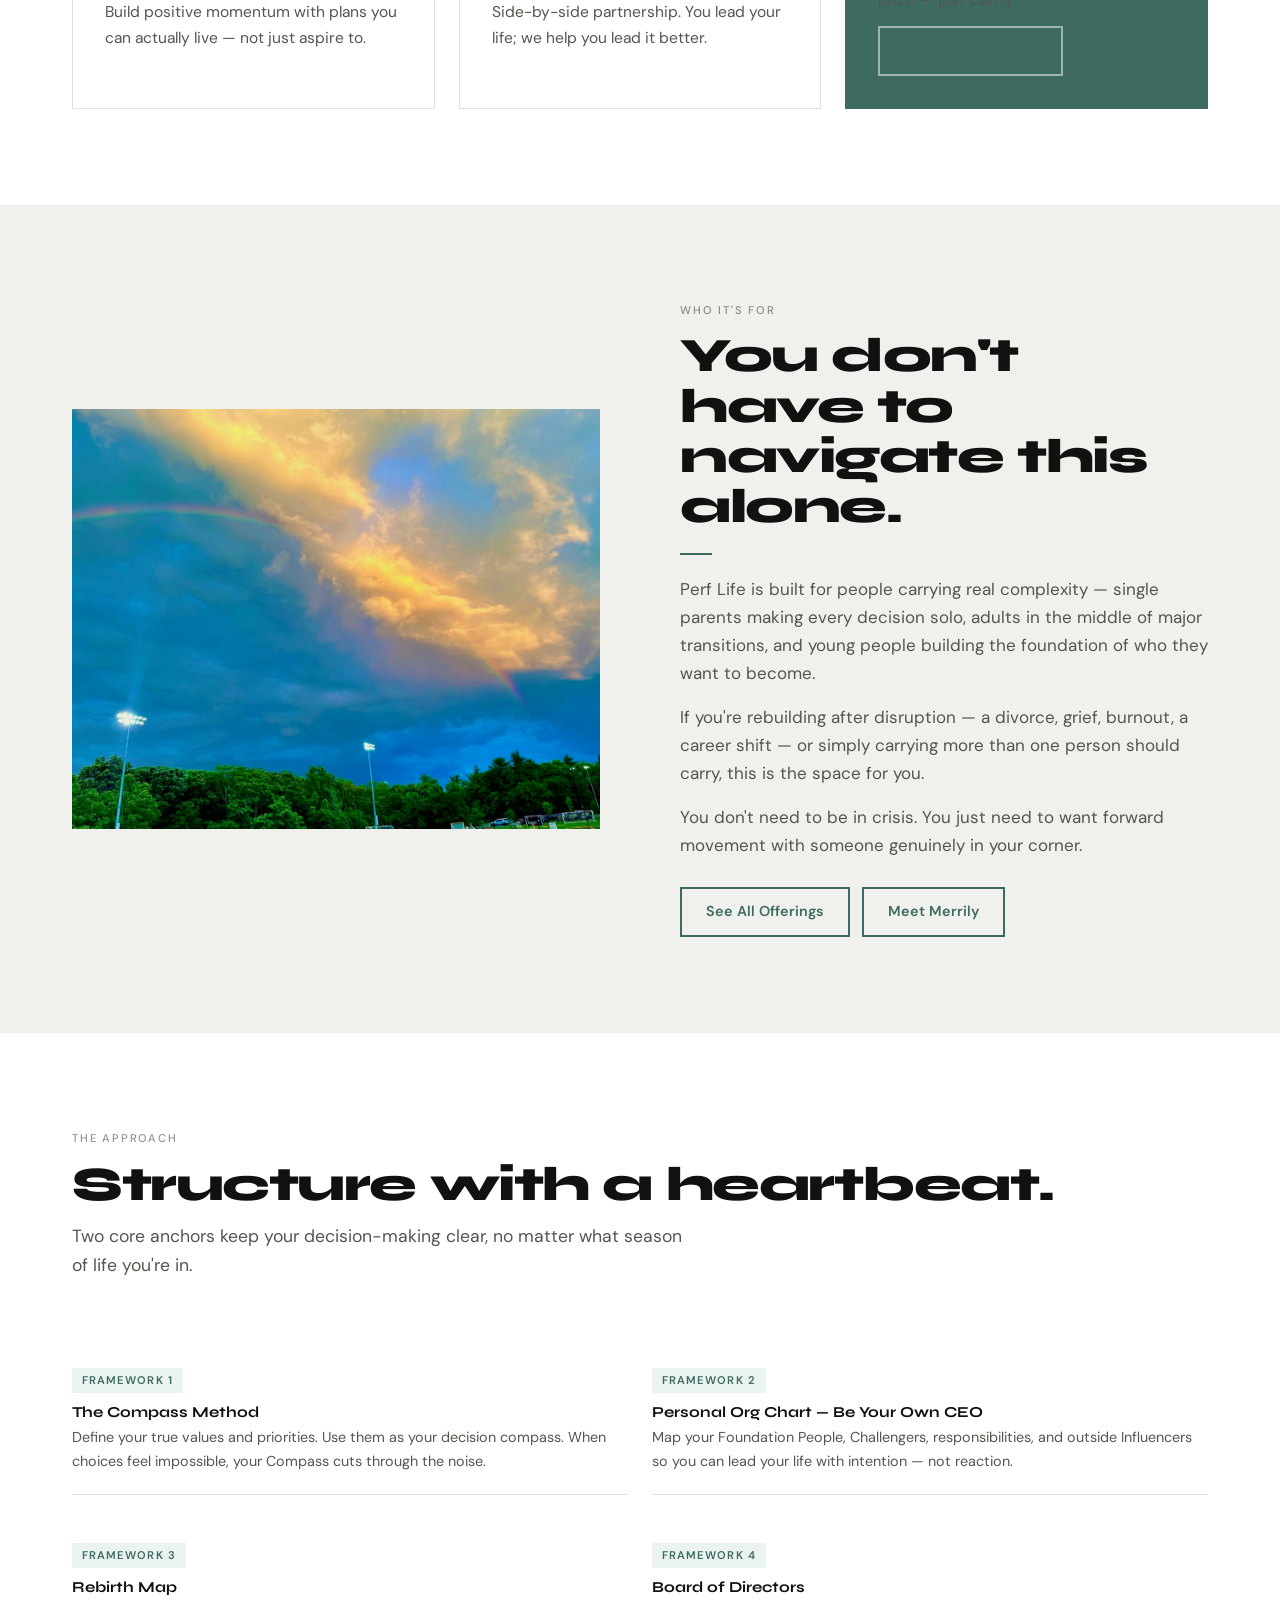
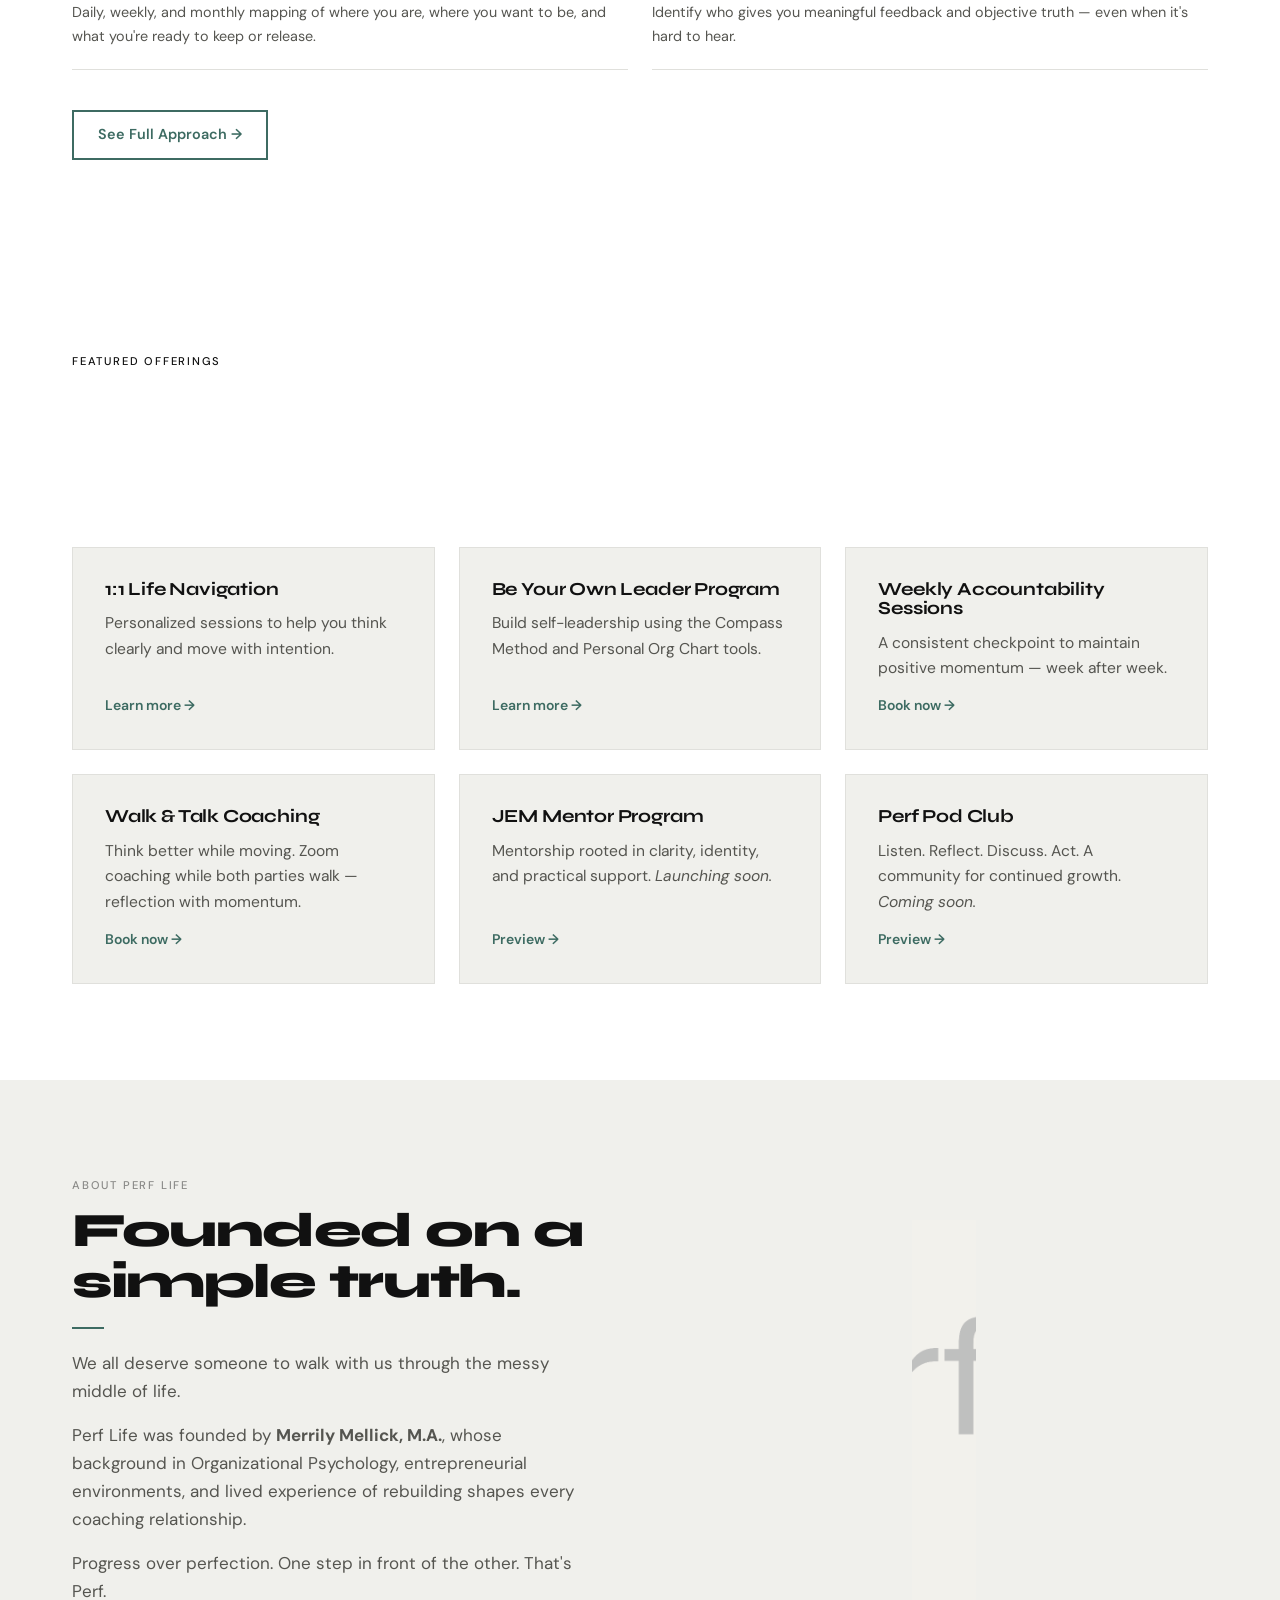
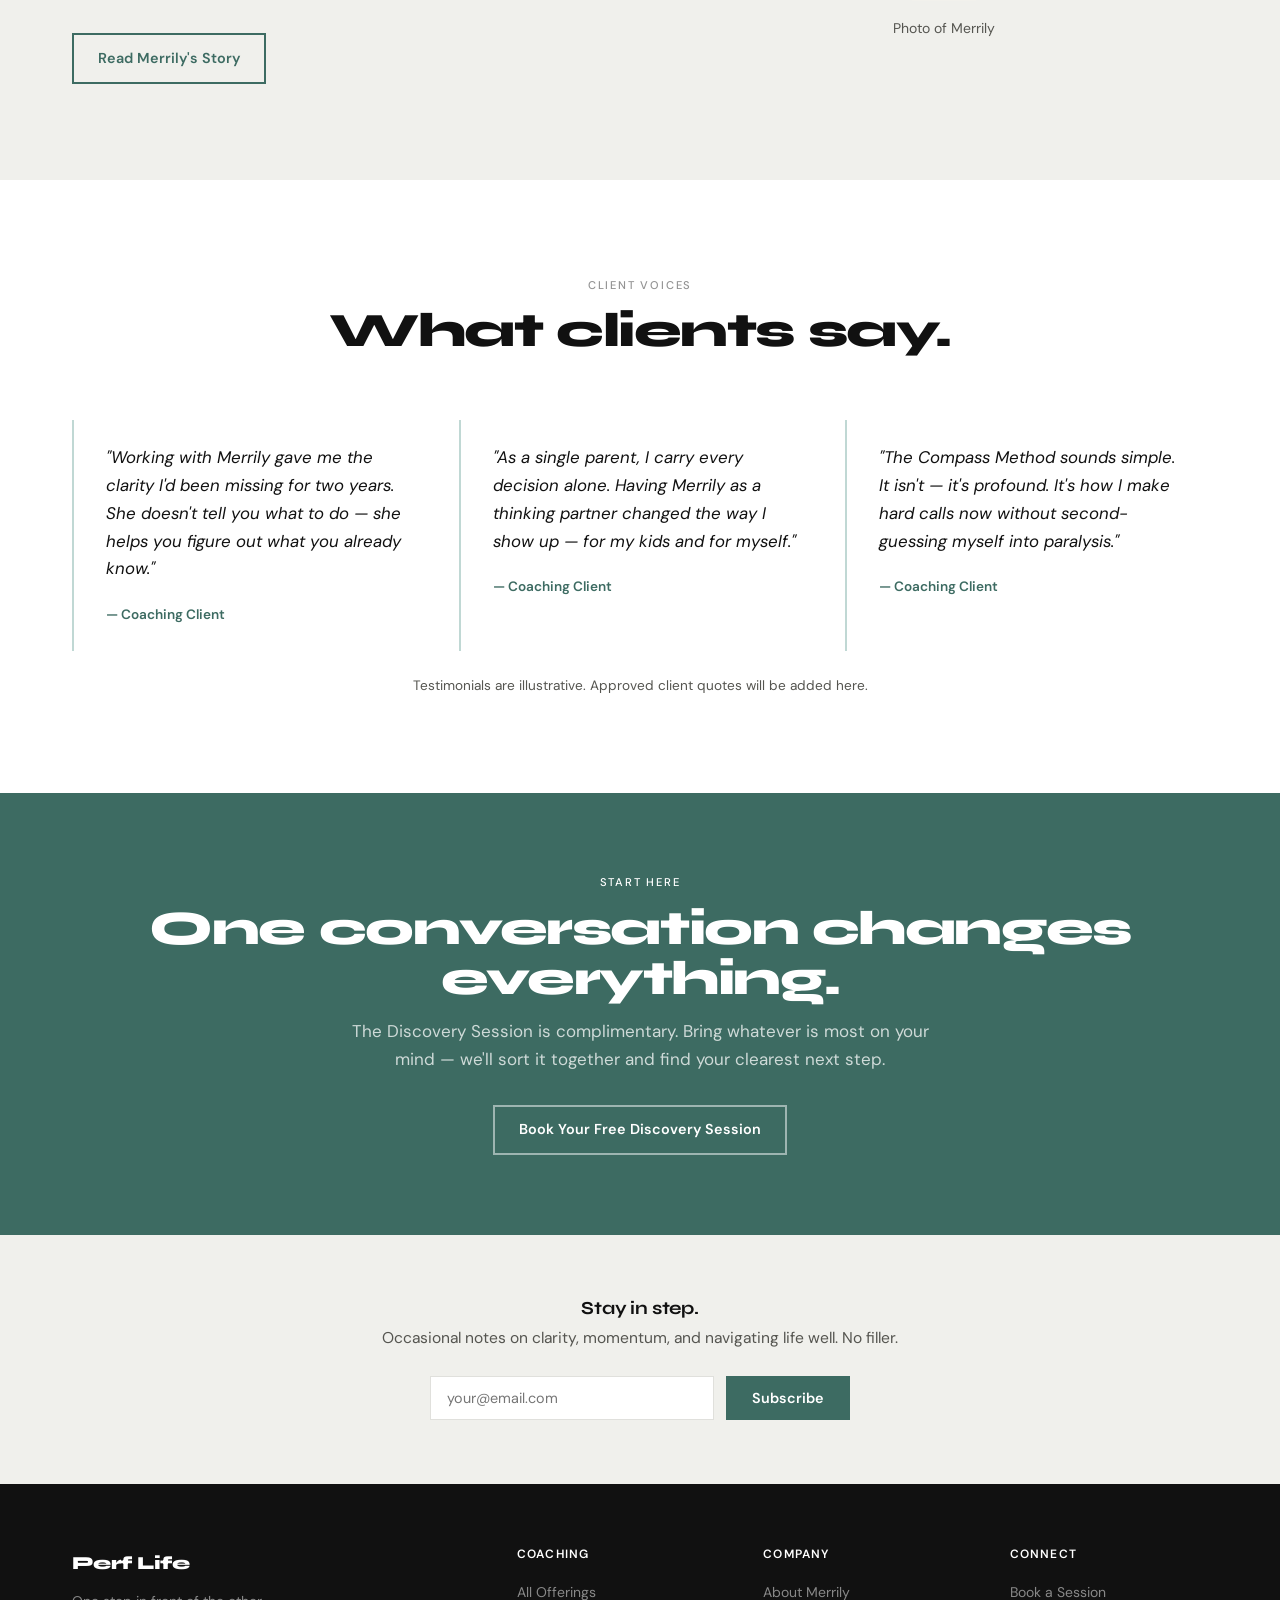
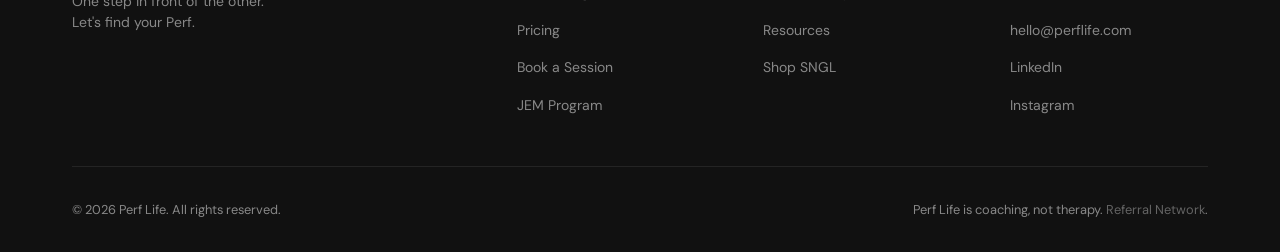
==== commit 47fadbd7: "Add Merrily's photo to hero and About page" ====
--- a/index.html
+++ b/index.html
@@ -60,12 +60,8 @@
         </div>
         <div class="hero__visual">
           <div class="hero__photo-wrap">
-            <!-- Replace src below with Merrily's photo path when available -->
             <img src="assets/merrily.jpg" alt="Merrily Mellick, founder of Perf Life">
-            <div class="hero__photo-placeholder">
-              <img class="walker" src="assets/perf-logo-walker.png" alt="">
-              <p>Photo of Merrily<br>coming soon</p>
-            </div>
+          </div>
           </div>
         </div>
       </div>
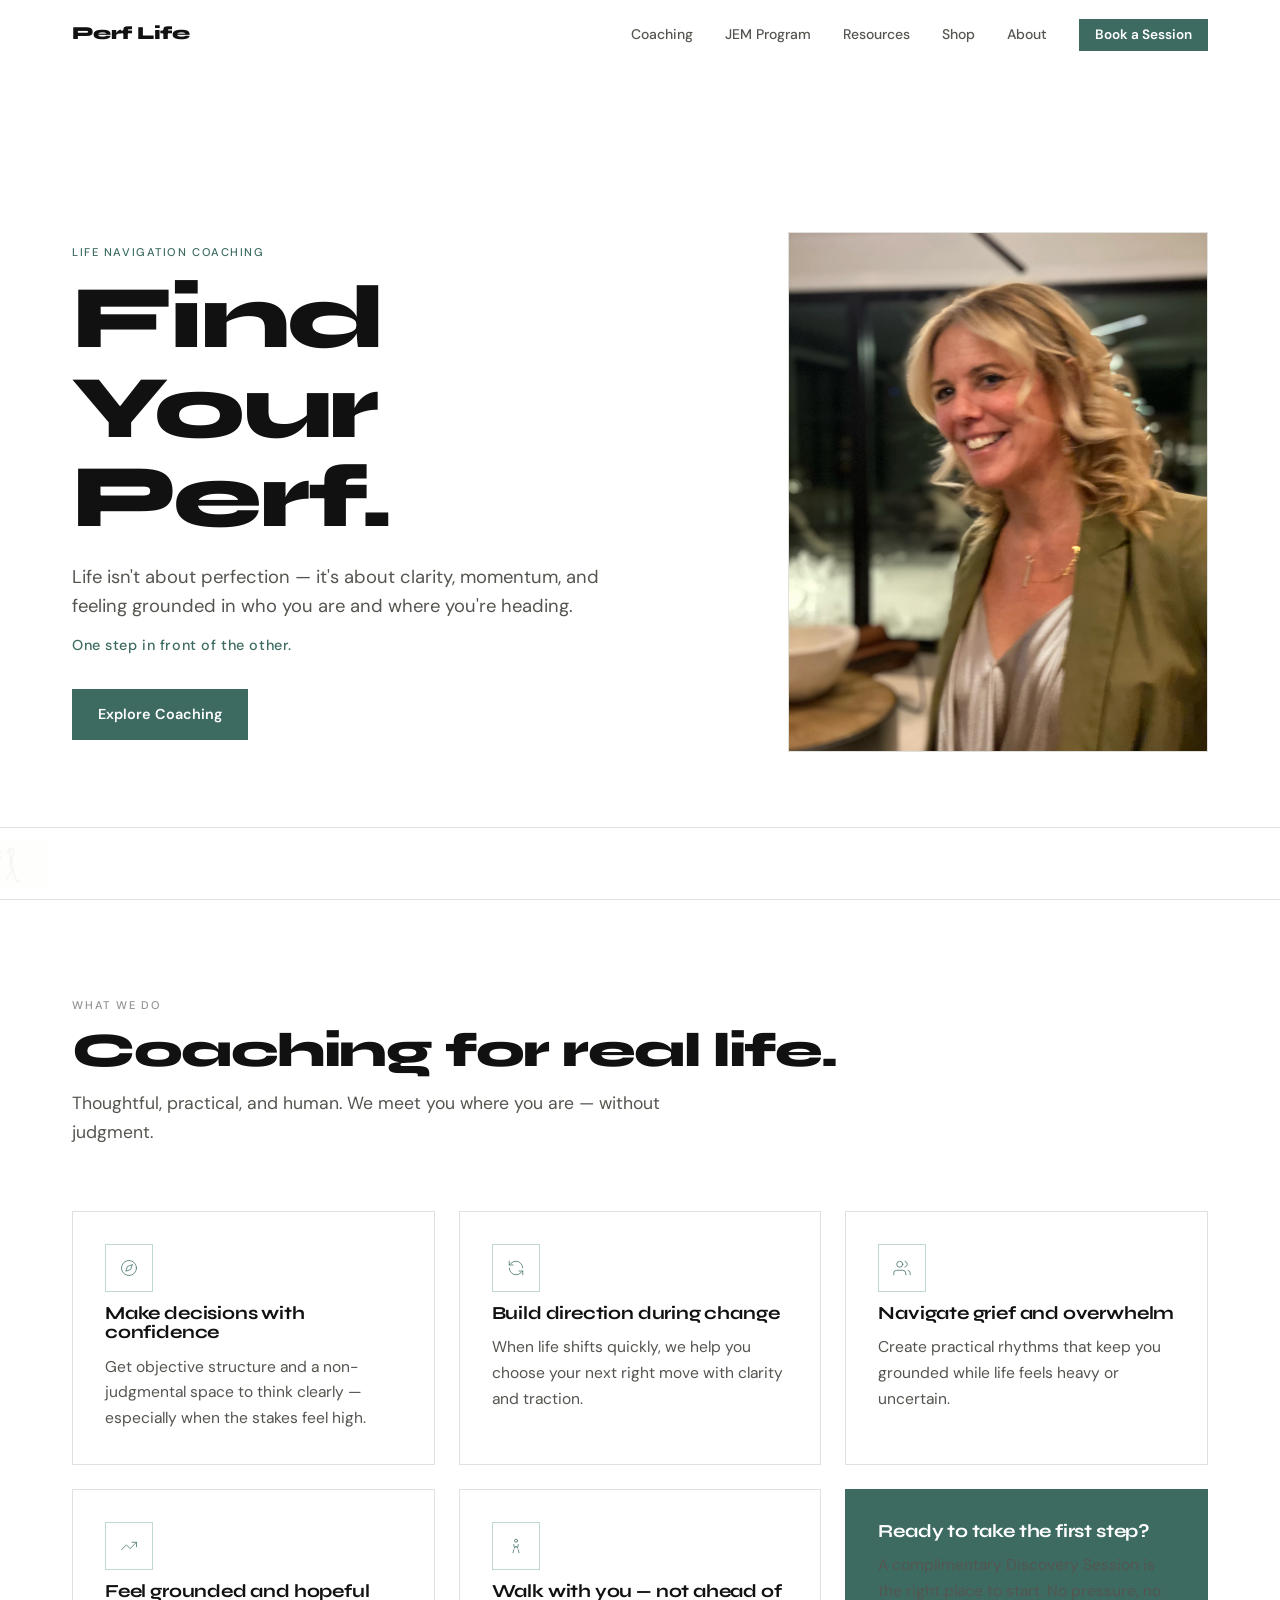
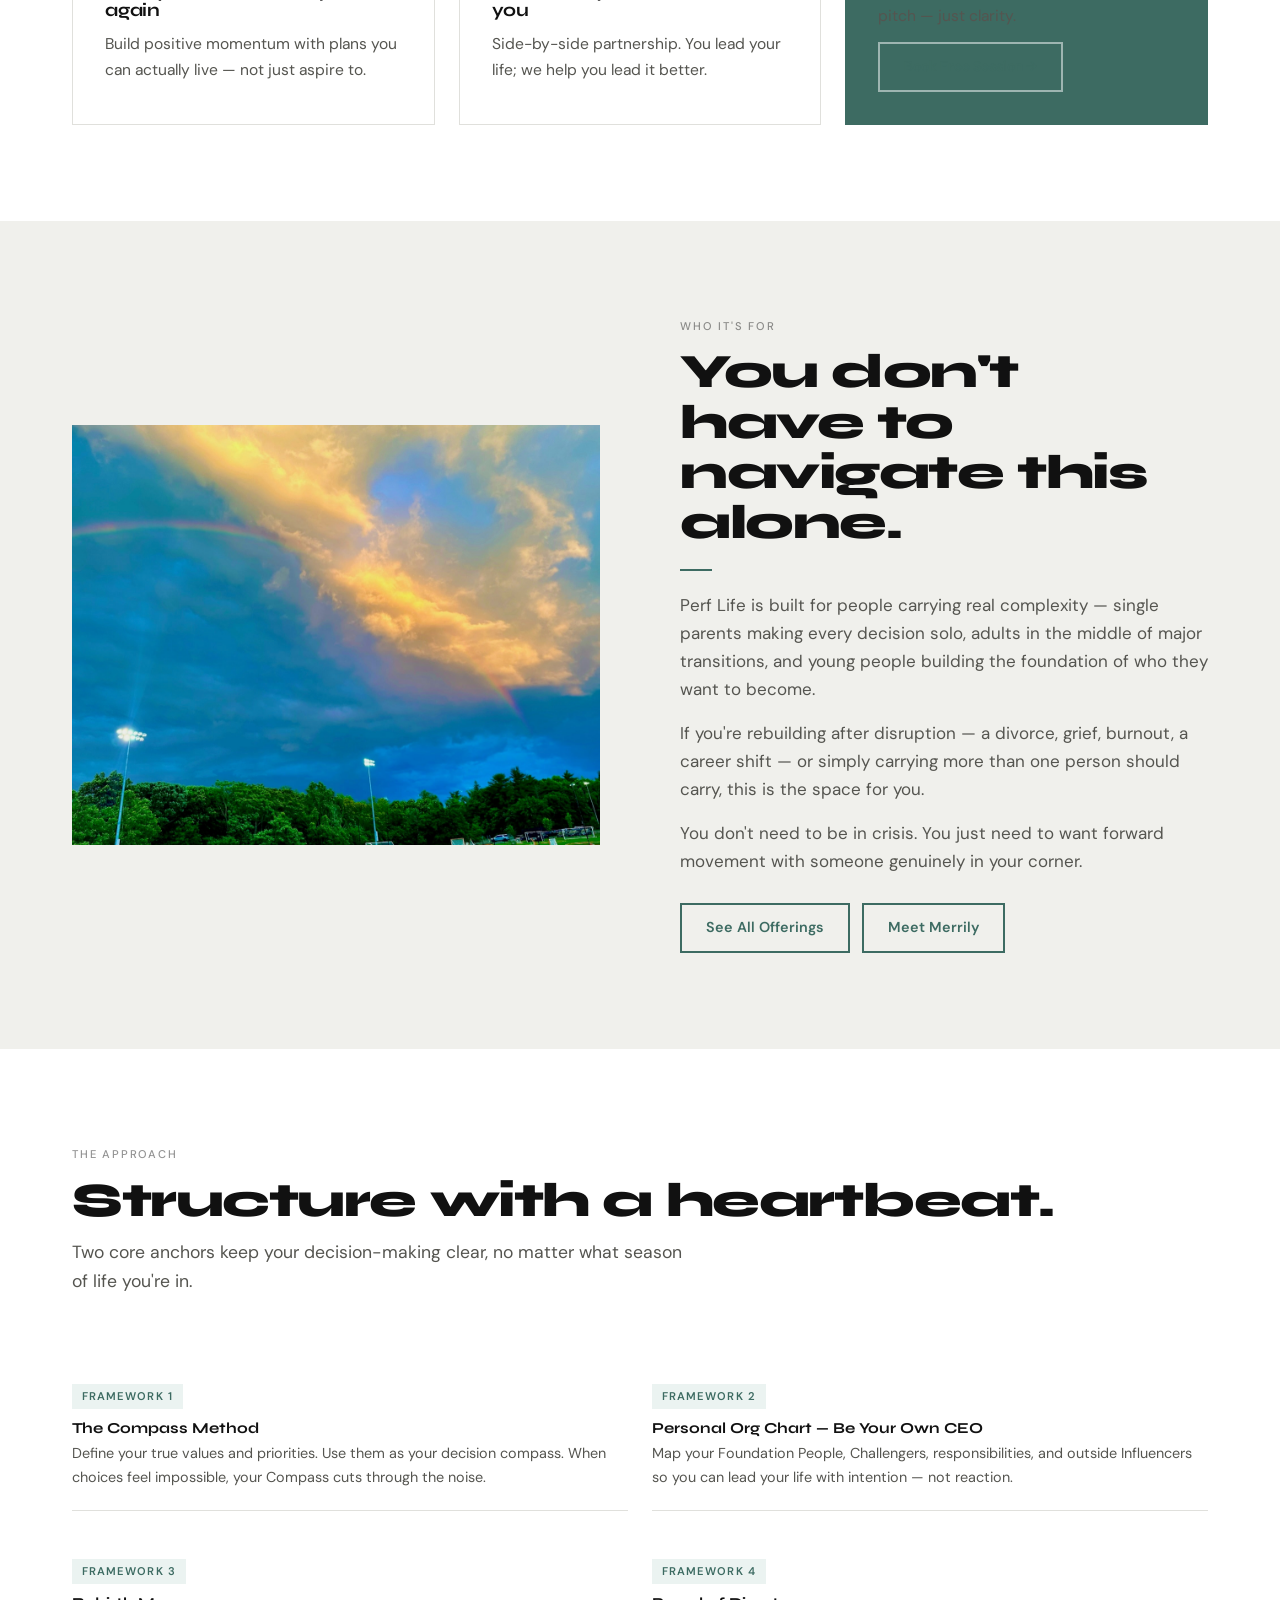
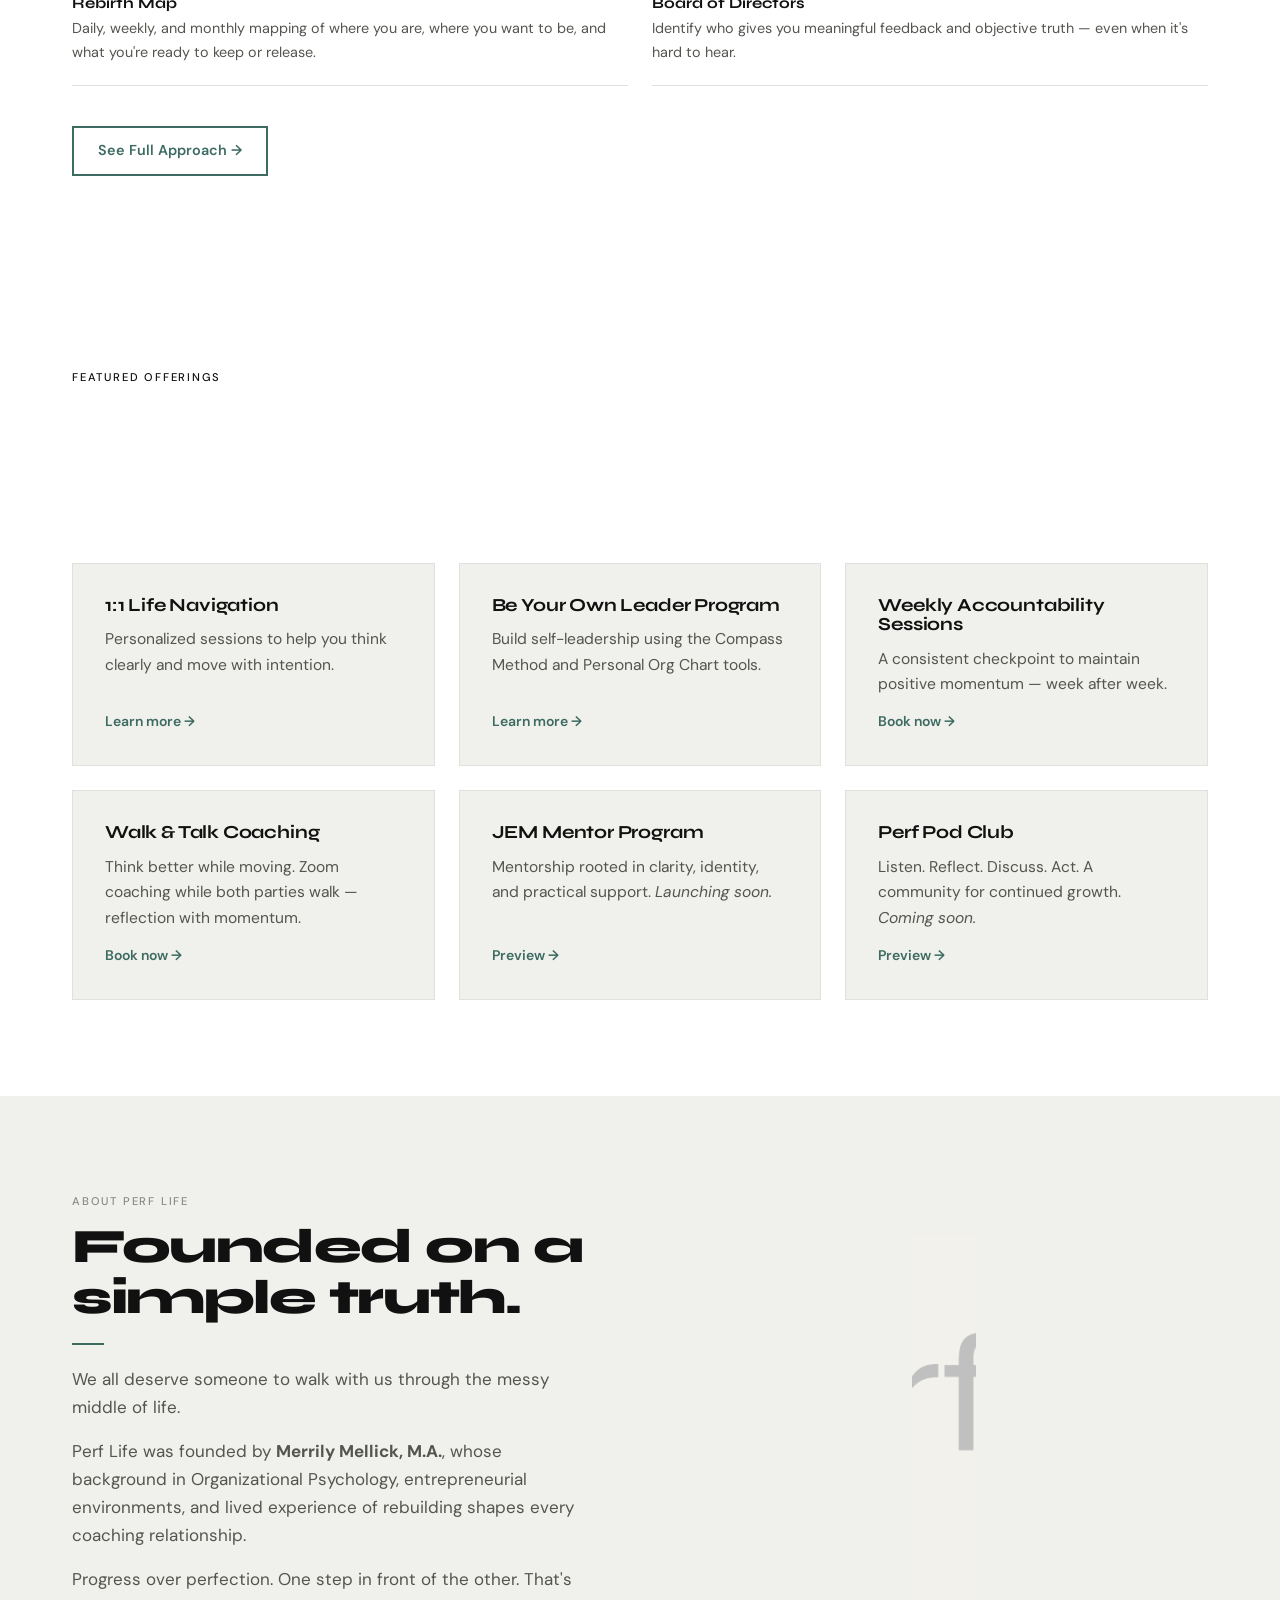
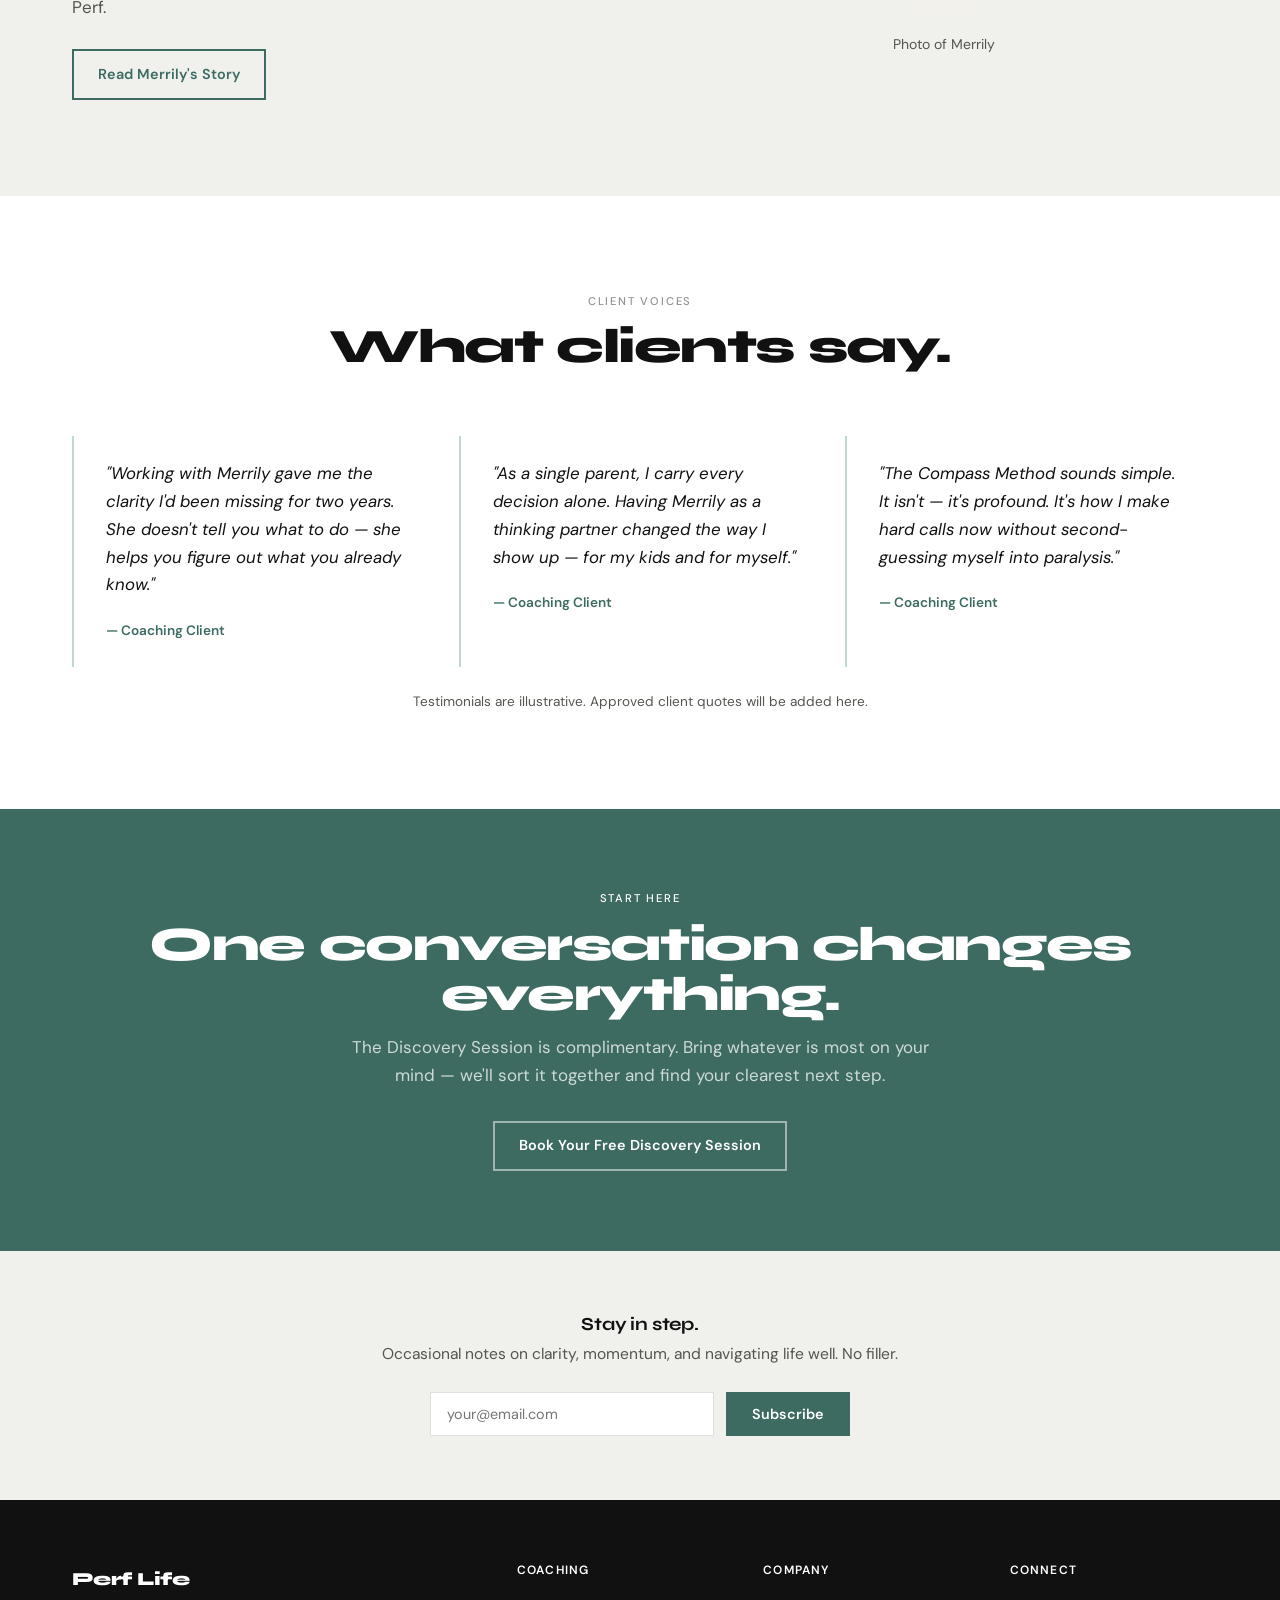
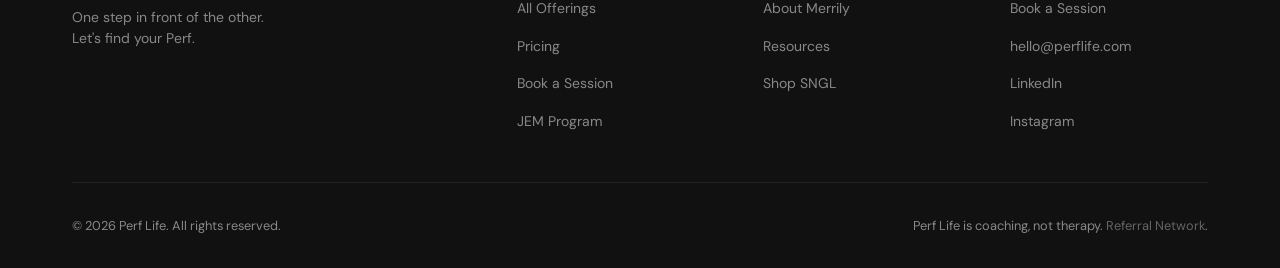
==== commit 95cea090: "Design overhaul: SVG icons, cohesive color systems, fix photo casing" ====
--- a/index.html
+++ b/index.html
@@ -82,27 +82,27 @@
       </div>
       <div class="grid grid--3">
         <div class="card reveal">
-          <div class="card__icon">🧭</div>
+          <div class="card__icon"><svg width="18" height="18" viewBox="0 0 24 24" fill="none" stroke="currentColor" stroke-width="var(--icon-sw,1.75)" stroke-linecap="var(--icon-lc,round)" stroke-linejoin="round" aria-hidden="true"><circle cx="12" cy="12" r="10"/><polygon points="16.24 7.76 14.12 14.12 7.76 16.24 9.88 9.88 16.24 7.76"/></svg></div>
           <h3>Make decisions with confidence</h3>
           <p>Get objective structure and a non-judgmental space to think clearly — especially when the stakes feel high.</p>
         </div>
         <div class="card reveal">
-          <div class="card__icon">🌀</div>
+          <div class="card__icon"><svg width="18" height="18" viewBox="0 0 24 24" fill="none" stroke="currentColor" stroke-width="var(--icon-sw,1.75)" stroke-linecap="var(--icon-lc,round)" stroke-linejoin="round" aria-hidden="true"><path d="M21 12a9 9 0 0 0-9-9 9.75 9.75 0 0 0-6.74 2.74L3 8"/><path d="M3 3v5h5"/><path d="M3 12a9 9 0 0 0 9 9 9.75 9.75 0 0 0 6.74-2.74L21 16"/><path d="M16 16h5v5"/></svg></div>
           <h3>Build direction during change</h3>
           <p>When life shifts quickly, we help you choose your next right move with clarity and traction.</p>
         </div>
         <div class="card reveal">
-          <div class="card__icon">🤝</div>
+          <div class="card__icon"><svg width="18" height="18" viewBox="0 0 24 24" fill="none" stroke="currentColor" stroke-width="var(--icon-sw,1.75)" stroke-linecap="var(--icon-lc,round)" stroke-linejoin="round" aria-hidden="true"><path d="M17 21v-2a4 4 0 0 0-4-4H5a4 4 0 0 0-4 4v2"/><circle cx="9" cy="7" r="4"/><path d="M23 21v-2a4 4 0 0 0-3-3.87"/><path d="M16 3.13a4 4 0 0 1 0 7.75"/></svg></div>
           <h3>Navigate grief and overwhelm</h3>
           <p>Create practical rhythms that keep you grounded while life feels heavy or uncertain.</p>
         </div>
         <div class="card reveal">
-          <div class="card__icon">⚡</div>
+          <div class="card__icon"><svg width="18" height="18" viewBox="0 0 24 24" fill="none" stroke="currentColor" stroke-width="var(--icon-sw,1.75)" stroke-linecap="var(--icon-lc,round)" stroke-linejoin="round" aria-hidden="true"><polyline points="22 7 13.5 15.5 8.5 10.5 2 17"/><polyline points="16 7 22 7 22 13"/></svg></div>
           <h3>Feel grounded and hopeful again</h3>
           <p>Build positive momentum with plans you can actually live — not just aspire to.</p>
         </div>
         <div class="card reveal">
-          <div class="card__icon">👣</div>
+          <div class="card__icon"><svg width="18" height="18" viewBox="0 0 24 24" fill="none" stroke="currentColor" stroke-width="var(--icon-sw,1.75)" stroke-linecap="var(--icon-lc,round)" stroke-linejoin="round" aria-hidden="true"><circle cx="12" cy="5" r="2"/><path d="m9 10 1 5 2-3 2 3 1-5"/><path d="m8 21 1-4"/><path d="m16 21-1-4"/></svg></div>
           <h3>Walk with you — not ahead of you</h3>
           <p>Side-by-side partnership. You lead your life; we help you lead it better.</p>
         </div>
--- a/css/style.css
+++ b/css/style.css
@@ -10,6 +10,8 @@
   --white:      #FFFFFF;
   --off-white:  #F8F8F6;
   --stone:      #F0F0EC;
+  --icon-sw:    1;
+  --icon-lc:    round;
   --ink:        #111111;
   --ink-2:      #555550;
   --ink-3:      #888882;
@@ -138,7 +140,7 @@
 .card--blue h3 { color: var(--white); }
 .card--blue p { color: rgba(255,255,255,0.75); }
 .card--stone { background: var(--stone); border-color: var(--rule); }
-.card__icon { width: 32px; height: 32px; background: var(--sage-xpale); display: flex; align-items: center; justify-content: center; font-size: 1rem; flex-shrink: 0; }
+.card__icon { width: 48px; height: 48px; background: transparent; border: 1px solid var(--sage-pale); display: flex; align-items: center; justify-content: center; color: var(--sage); flex-shrink: 0; font-size: 0; }
 .card p { color: var(--ink-2); font-size: 0.975rem; }
 .card a { margin-top: auto; font-size: 0.875rem; font-weight: 600; color: var(--sage); display: inline-flex; align-items: center; gap: 0.3rem; }
 .card a:hover { color: var(--sage-mid); }
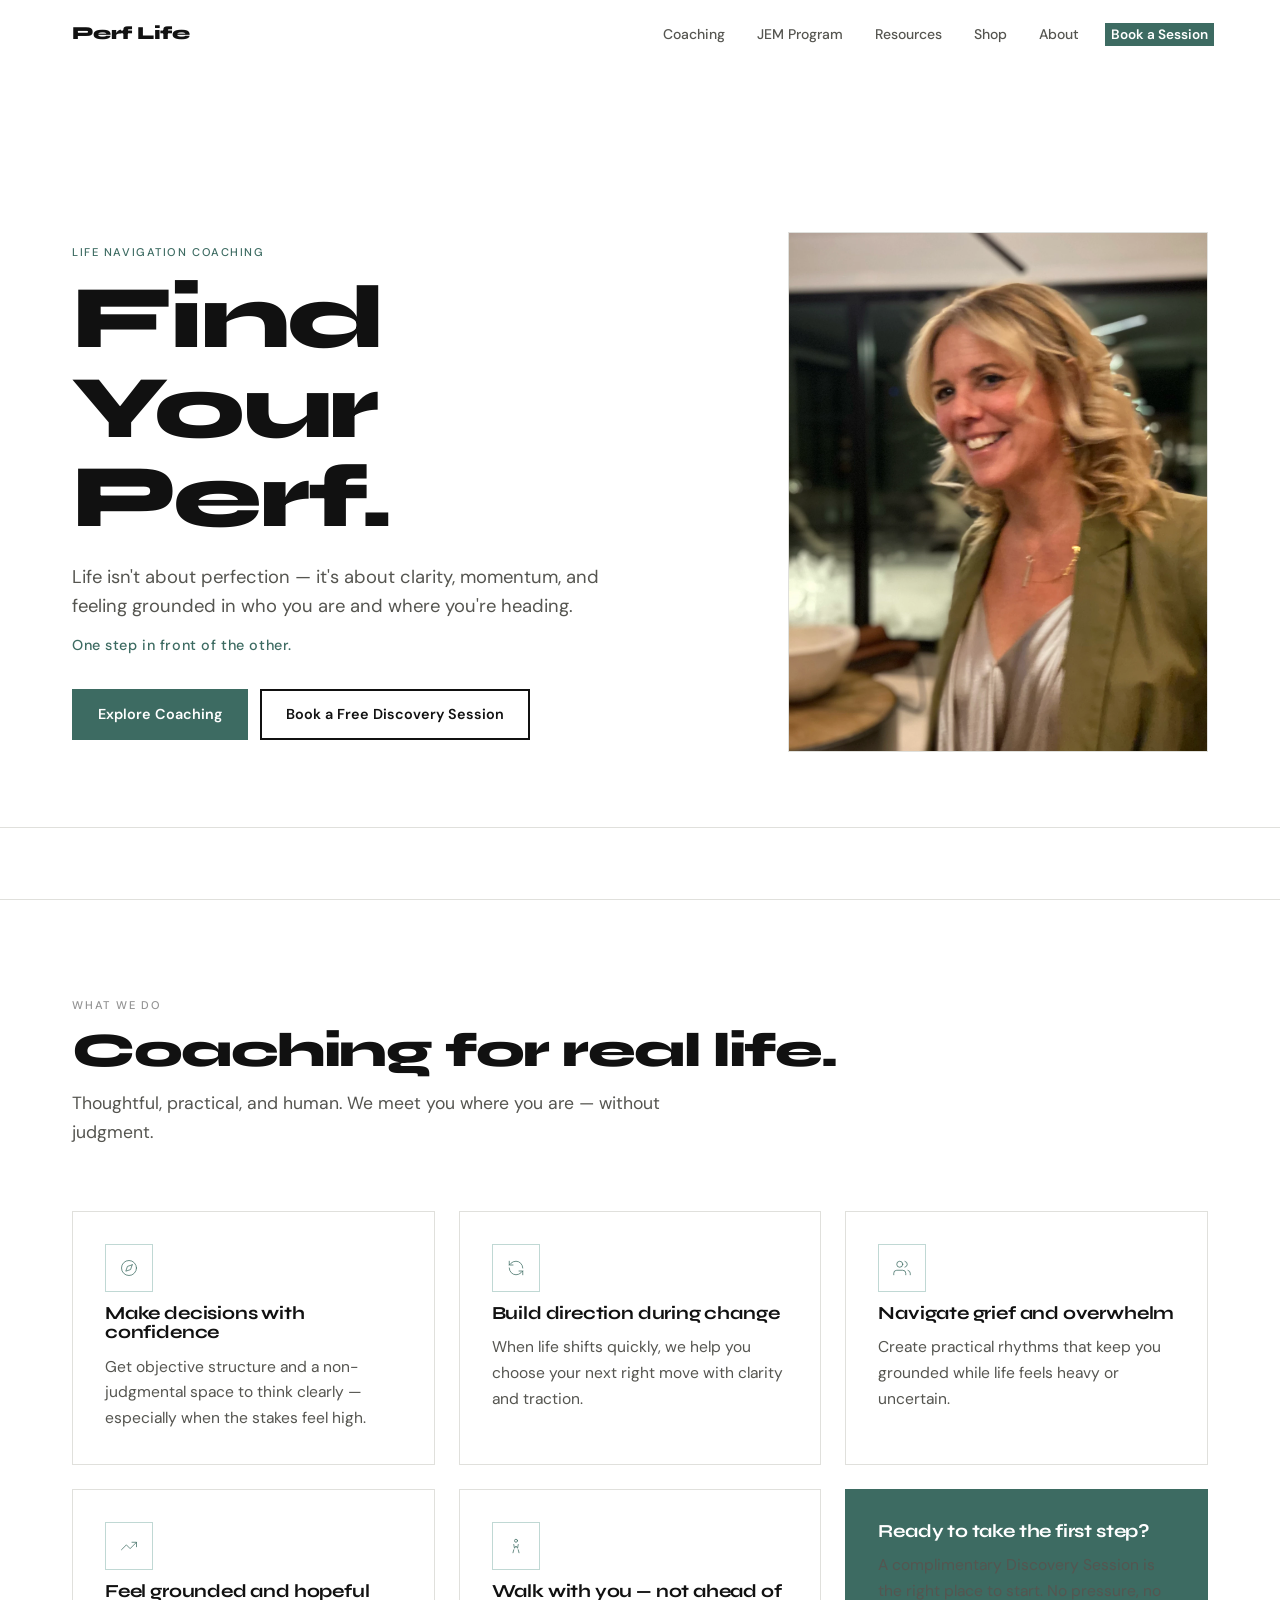
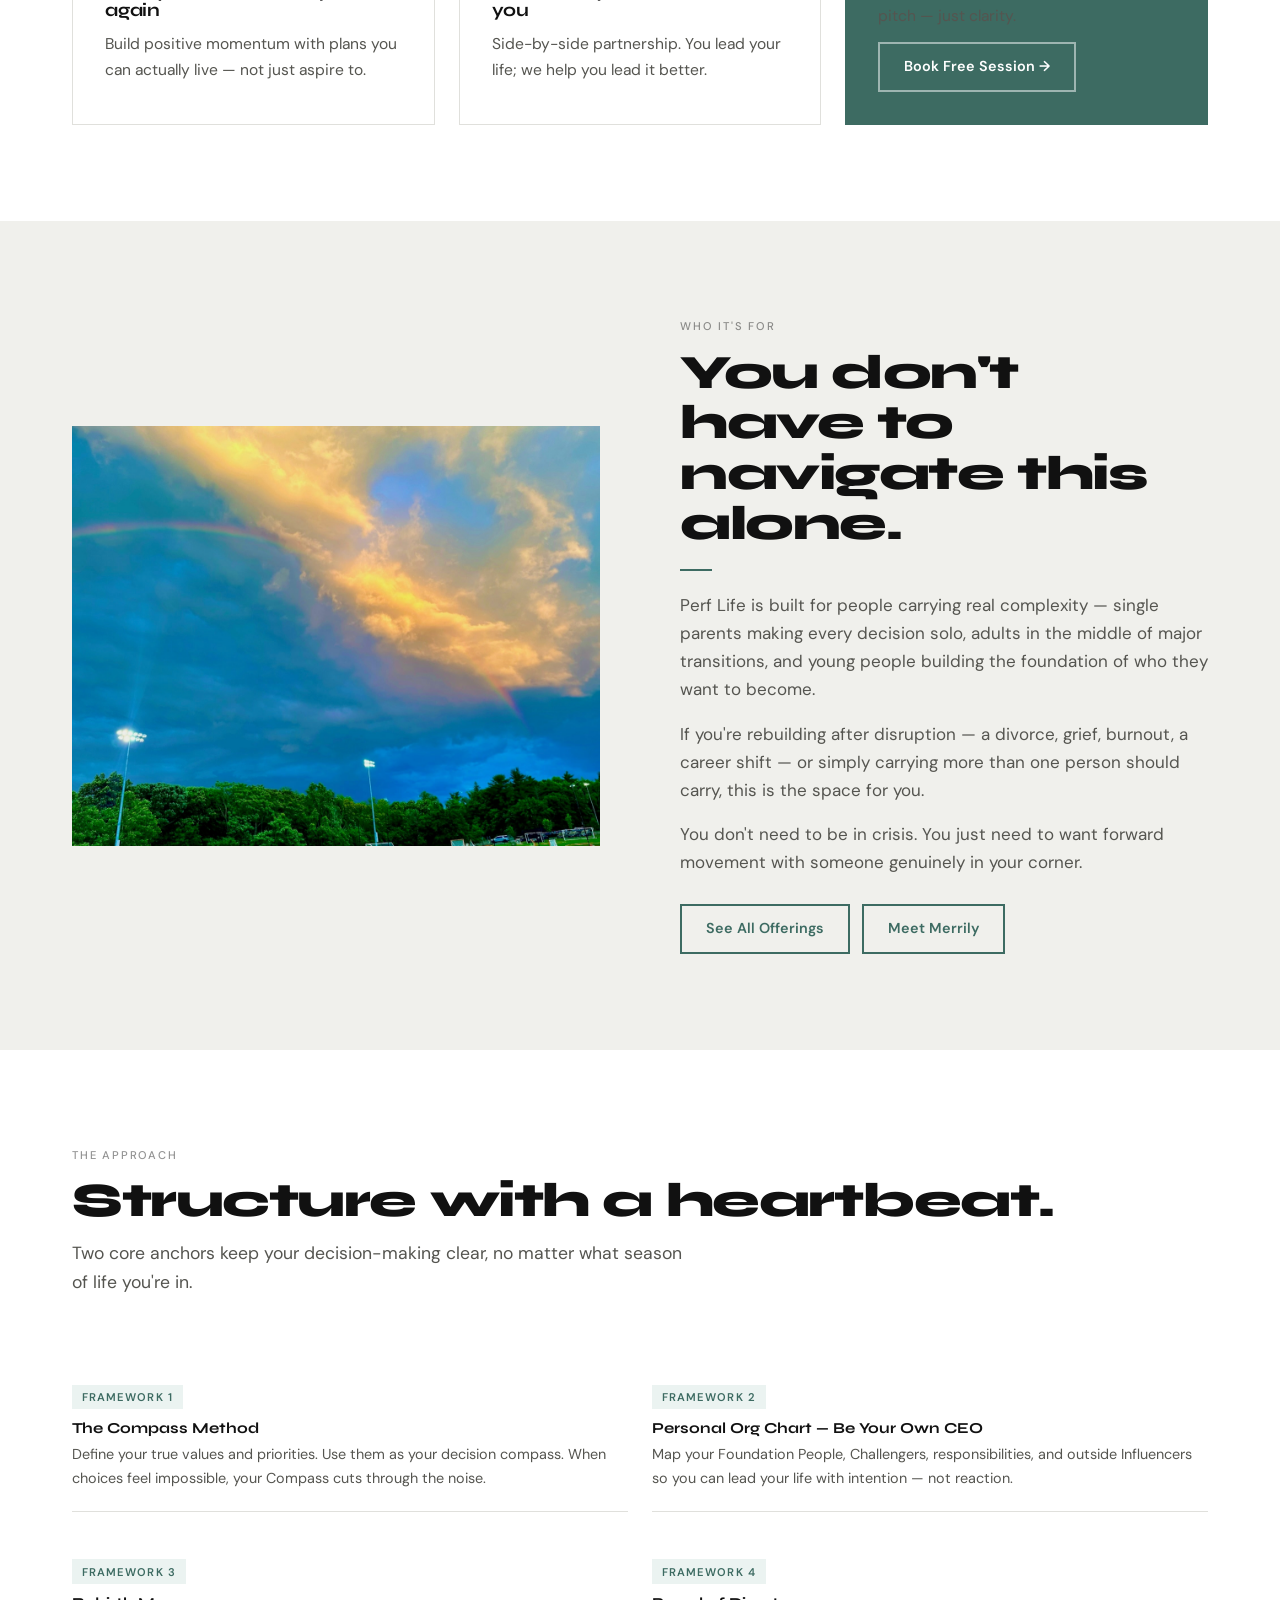
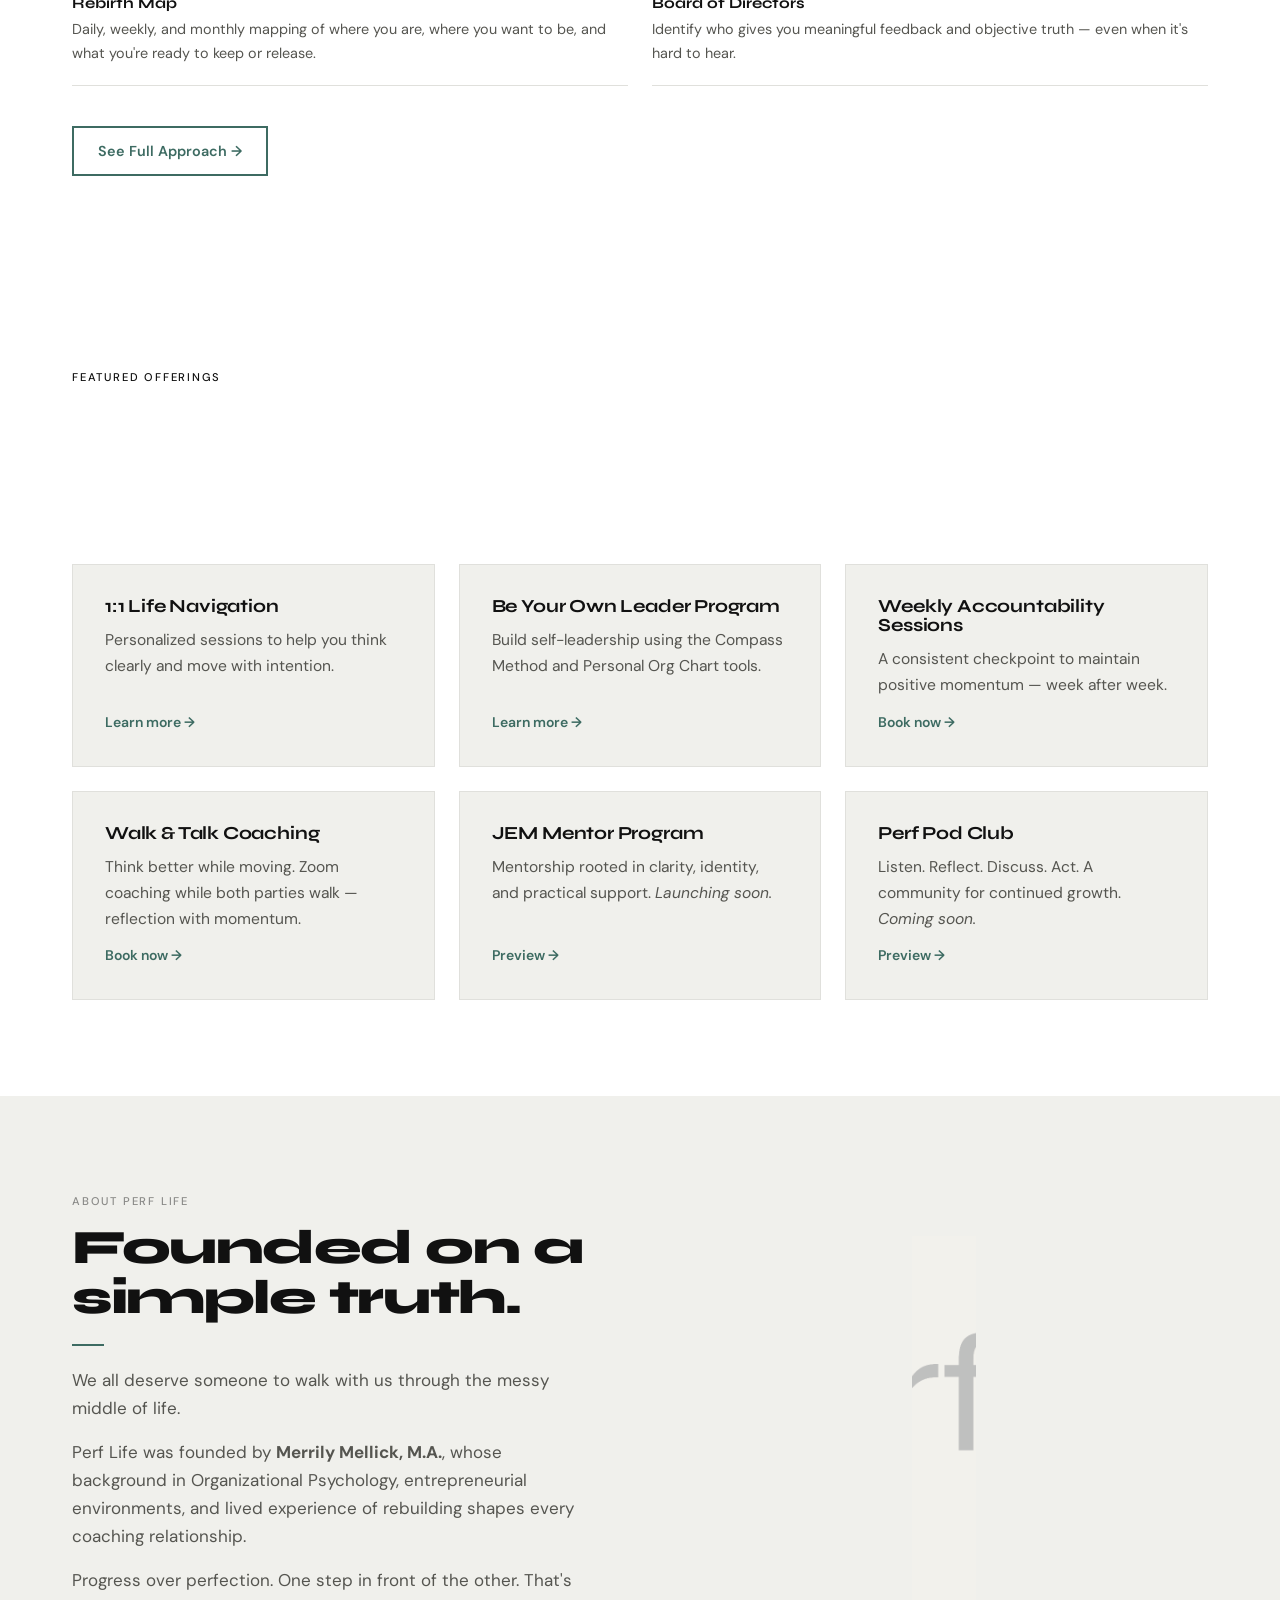
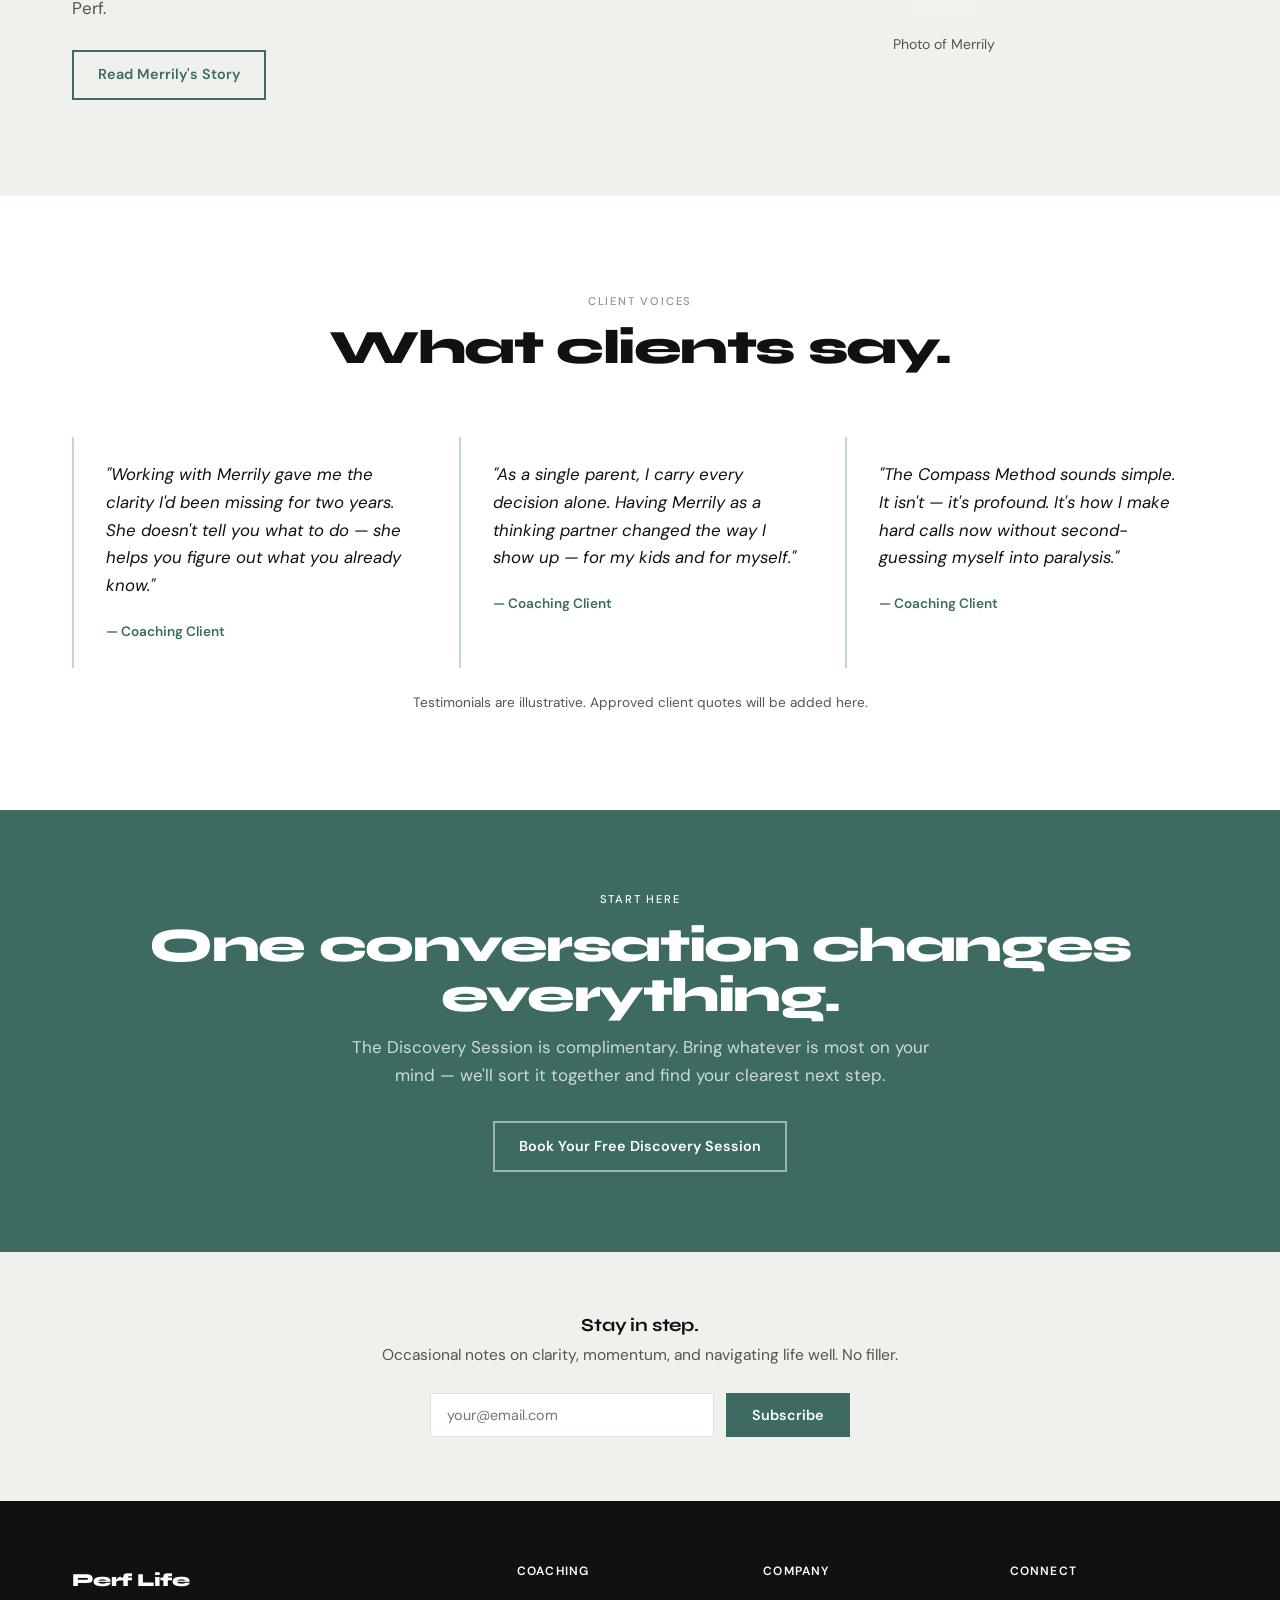
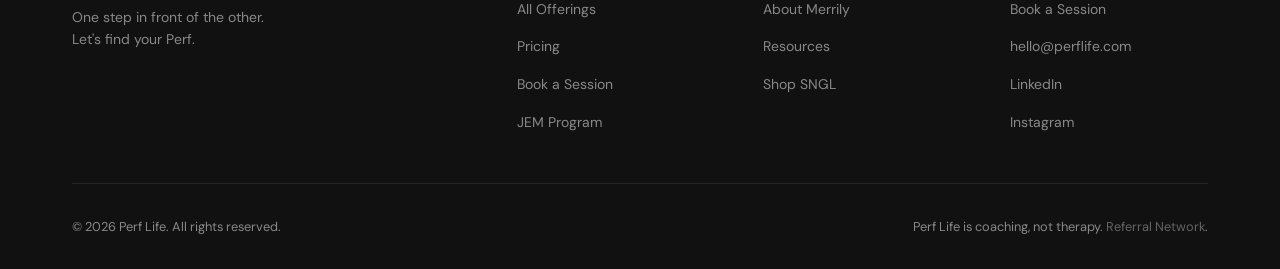
==== commit 5ad525de: "Fix: card a specificity override, V3 hero outline button, final hover polish" ====
--- a/index.html
+++ b/index.html
@@ -55,7 +55,7 @@
           <span class="hero__tagline">One step in front of the other.</span>
           <div class="btn-row">
             <a href="coaching.html" class="btn btn--primary">Explore Coaching</a>
-            <a href="book.html" class="btn btn--outline">Book a Free Discovery Session</a>
+            <a href="book.html" class="btn btn--outline-dark">Book a Free Discovery Session</a>
           </div>
         </div>
         <div class="hero__visual">
--- a/css/style.css
+++ b/css/style.css
@@ -142,8 +142,8 @@
 .card--stone { background: var(--stone); border-color: var(--rule); }
 .card__icon { width: 48px; height: 48px; background: transparent; border: 1px solid var(--sage-pale); display: flex; align-items: center; justify-content: center; color: var(--sage); flex-shrink: 0; font-size: 0; }
 .card p { color: var(--ink-2); font-size: 0.975rem; }
-.card a { margin-top: auto; font-size: 0.875rem; font-weight: 600; color: var(--sage); display: inline-flex; align-items: center; gap: 0.3rem; }
-.card a:hover { color: var(--sage-mid); }
+.card a:not(.btn) { margin-top: auto; font-size: 0.875rem; font-weight: 600; color: var(--sage); display: inline-flex; align-items: center; gap: 0.3rem; }
+.card a:not(.btn):hover { color: var(--sage-mid); }
 
 /* Testimonials — clean rule, no rounded corners */
 .testimonial { border-left: 2px solid var(--sage-pale); padding: 1.5rem 1.5rem 1.5rem 2rem; background: var(--white); }
@@ -264,3 +264,121 @@
   .reveal { opacity: 1; transform: none; transition: none; }
   * { transition-duration: 0.01ms !important; animation-duration: 0.01ms !important; }
 }
+
+/* ═══════════════════════════════════════════
+   V3 ENHANCED INTERACTIONS — Editorial White
+   Character: sharp, minimal, no-nonsense
+   Hover = border change + instant fills, no lift
+   ═══════════════════════════════════════════ */
+
+.hero__walker { animation-fill-mode: both; }
+
+/* Hero (white bg) — sage primary, ink-bordered secondary */
+.hero .btn--primary {
+  background: var(--sage);
+  color: var(--white);
+  border-color: var(--sage);
+}
+.hero .btn--primary:hover {
+  background: var(--sage-mid);
+  border-color: var(--sage-mid);
+  box-shadow: 0 5px 18px rgba(61,107,98,0.3);
+}
+/* Override: .btn--outline has white border — invisible on white hero */
+.hero .btn--outline {
+  color: var(--ink);
+  border-color: rgba(0,0,0,0.25);
+}
+.hero .btn--outline:hover {
+  border-color: var(--ink);
+  background: rgba(0,0,0,0.04);
+}
+.hero .btn--outline-dark {
+  color: var(--ink);
+  border-color: var(--ink);
+}
+.hero .btn--outline-dark:hover {
+  background: var(--ink);
+  color: var(--white);
+}
+
+/* Nav — block fill behind text (editorial newspaper style) */
+.nav__links a {
+  position: relative;
+  padding: 3px 6px;
+  margin: -3px -6px;
+  transition: color 0.18s, background 0.18s;
+}
+.nav__links a:hover {
+  background: var(--sage-xpale);
+  color: var(--sage);
+}
+
+/* Cards — border sharpens to full sage, NO lift (editorial = flat) */
+.card {
+  transition: border-color 0.18s ease, box-shadow 0.18s ease;
+}
+.card:hover {
+  border-color: var(--sage);
+  box-shadow: 4px 4px 0 var(--sage-pale);
+  transform: none;
+}
+.card:hover .card__icon {
+  background: var(--sage-xpale);
+  border-color: var(--sage);
+  transition: background 0.18s, border-color 0.18s;
+}
+
+/* Buttons — flat fill wipe */
+.btn--primary:hover {
+  box-shadow: 3px 3px 0 rgba(61,107,98,0.25);
+  transform: translateY(-1px);
+}
+.btn--outline-dark {
+  transition: background 0.18s, color 0.18s, border-color 0.18s, box-shadow 0.18s;
+}
+.btn--outline-dark:hover {
+  box-shadow: 3px 3px 0 var(--sage-pale);
+}
+
+/* Framework items — sage stripe appears instantly, text shifts */
+.framework-item {
+  transition: background 0.18s, padding-left 0.18s, border-left-width 0.1s;
+}
+.framework-item:hover {
+  background: var(--sage-xpale);
+  padding-left: 1.5rem;
+}
+.framework-item:hover h4 { color: var(--sage); }
+
+/* Testimonials — sage tint fill */
+.testimonial { transition: background 0.18s, border-left-color 0.18s; }
+.testimonial:hover {
+  background: var(--sage-xpale);
+  border-left-color: var(--sage);
+}
+
+/* Footer links */
+.footer__col a {
+  display: inline-block;
+  transition: color 0.15s, padding-left 0.15s;
+}
+.footer__col a:hover { color: var(--white); padding-left: 5px; }
+
+/* Pricing cards — sage border snap */
+.pricing-card {
+  transition: border-color 0.18s, box-shadow 0.18s;
+}
+.pricing-card:hover {
+  border-color: var(--sage);
+  box-shadow: 4px 4px 0 var(--sage-pale);
+}
+
+/* Product cards — same editorial flat-shadow pattern */
+.product-card {
+  transition: border-color 0.18s, box-shadow 0.18s;
+}
+.product-card:hover {
+  border-color: var(--sage);
+  box-shadow: 4px 4px 0 var(--sage-pale);
+}
